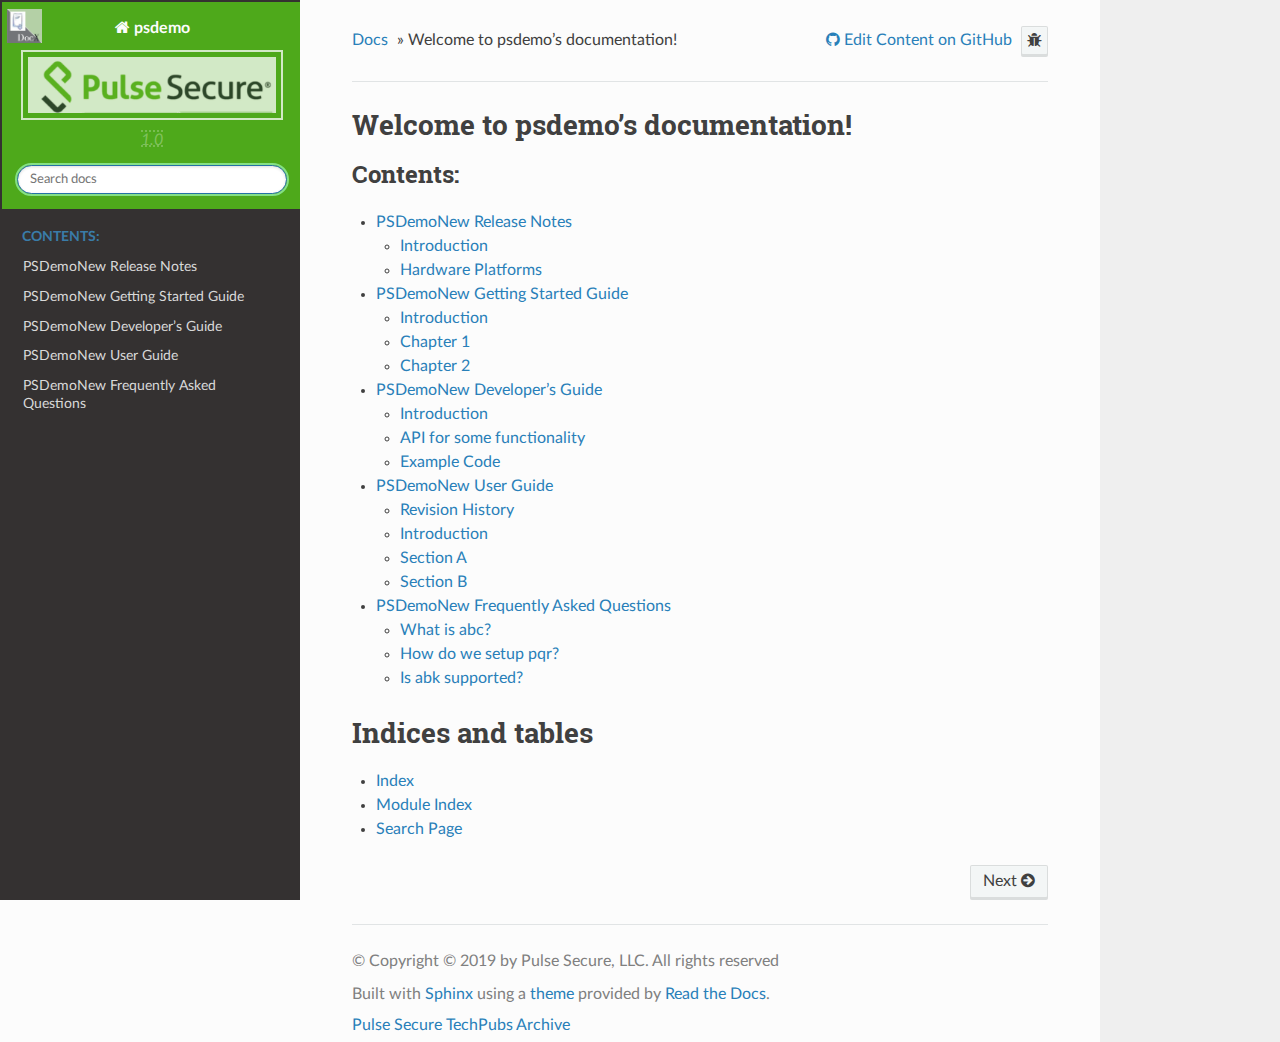
==== index.html @ 2e711d5d "Deploy shaloo/psdemo to github.com/shaloo/psdemo.git:gh-pages" ====
<!DOCTYPE html>
<!--[if IE 8]><html class="no-js lt-ie9" lang="en" > <![endif]-->
<!--[if gt IE 8]><!--> <html class="no-js" lang="en" > <!--<![endif]-->
<head>
  <meta charset="utf-8">
  
  <meta name="viewport" content="width=device-width, initial-scale=1.0">
  
  <title>Welcome to psdemo’s documentation! &mdash; psdemo (alpha) documentation</title>
  

  
  
  
  

  
  <script type="text/javascript" src="_static/js/modernizr.min.js"></script>
  
    
      <script type="text/javascript" id="documentation_options" data-url_root="./" src="_static/documentation_options.js"></script>
        <script type="text/javascript" src="_static/jquery.js"></script>
        <script type="text/javascript" src="_static/underscore.js"></script>
        <script type="text/javascript" src="_static/doctools.js"></script>
        <script type="text/javascript" src="_static/language_data.js"></script>
    
    <script type="text/javascript" src="_static/js/theme.js"></script>

    

  
  <link rel="stylesheet" href="_static/css/theme.css" type="text/css" />
  <link rel="stylesheet" href="_static/pygments.css" type="text/css" />
  <link rel="stylesheet" href="_static/theme_overrides.css" type="text/css" />
    <link rel="index" title="Index" href="genindex.html" />
    <link rel="search" title="Search" href="search.html" />
    <link rel="next" title="PSDemoNew Release Notes" href="relnotes.html" /> 
</head>

<body class="wy-body-for-nav">

   
  <div class="wy-grid-for-nav">
    
    <nav data-toggle="wy-nav-shift" class="wy-nav-side">
      <div class="wy-side-scroll">
        <div class="wy-side-nav-search" >
          

          
            <a href="#" class="icon icon-home"> psdemo
          

          
            
            <img src="_static/psdemo_logo.png" class="logo" alt="Logo"/>
          
          </a>

          
            
            
              <div class="version">
                1.0 
              </div>
            
          

          
<div role="search">
  <form id="rtd-search-form" class="wy-form" action="search.html" method="get">
    <input type="text" name="q" placeholder="Search docs" />
    <input type="hidden" name="check_keywords" value="yes" />
    <input type="hidden" name="area" value="default" />
  </form>
</div>

          
        </div>

        <div class="wy-menu wy-menu-vertical" data-spy="affix" role="navigation" aria-label="main navigation">
          
            
            
              
            
            
              <p class="caption"><span class="caption-text">Contents:</span></p>
<ul>
<li class="toctree-l1"><a class="reference internal" href="relnotes.html">PSDemoNew Release Notes</a></li>
<li class="toctree-l1"><a class="reference internal" href="get-started.html">PSDemoNew Getting Started Guide</a></li>
<li class="toctree-l1"><a class="reference internal" href="dev-guide.html">PSDemoNew Developer’s Guide</a></li>
<li class="toctree-l1"><a class="reference internal" href="user-guide.html">PSDemoNew User Guide</a></li>
<li class="toctree-l1"><a class="reference internal" href="faq.html">PSDemoNew Frequently Asked Questions</a></li>
</ul>

            
          
        </div>
      </div>
    </nav>

    <section data-toggle="wy-nav-shift" class="wy-nav-content-wrap">

      
      <nav class="wy-nav-top" aria-label="top navigation">
        
          <i data-toggle="wy-nav-top" class="fa fa-bars"></i>
          <a href="#">psdemo</a>
        
      </nav>


      <div class="wy-nav-content">
        
        <div class="rst-content">
        
          















<div role="navigation" aria-label="breadcrumbs navigation">

  <ul class="wy-breadcrumbs">
    
      <li><a href="#">Docs</a> &raquo;</li>
        
      <li>Welcome to psdemo’s documentation!</li>
    
    
      <li class="wy-breadcrumbs-aside">
        
            
                  <a href="https:/github.com/shaloo/psdemo/tree/master/docs/source/index.rst" class="fa fa-github"> Edit Content on GitHub</a>
            
            
                 <a href="https://github.com/shaloo/psdemo/issues/new?title=Feedback%20on%20Welcome to psdemo’s documentation!&body=**Page:**%20index.html%0A%0A**Feedback:**" class="btn btn-neutral" title="Give Feedback" rel="Give Feedback"><span class="fa fa-bug"></span></a> 
            
        
        
      <li class="wy-breadcrumbs-aside">
        
            
        
      </li>
    
      </li>

  </ul>

  
  <hr/>
</div>
          <div role="main" class="document" itemscope="itemscope" itemtype="http://schema.org/Article">
           <div itemprop="articleBody">
            
  <div class="section" id="welcome-to-psdemo-s-documentation">
<h1>Welcome to psdemo’s documentation!<a class="headerlink" href="#welcome-to-psdemo-s-documentation" title="Permalink to this headline">¶</a></h1>
<div class="toctree-wrapper compound">
<p class="caption"><span class="caption-text">Contents:</span></p>
<ul>
<li class="toctree-l1"><a class="reference internal" href="relnotes.html">PSDemoNew Release Notes</a><ul>
<li class="toctree-l2"><a class="reference internal" href="relnotes.html#introduction">Introduction</a></li>
<li class="toctree-l2"><a class="reference internal" href="relnotes.html#hardware-platforms">Hardware Platforms</a></li>
</ul>
</li>
<li class="toctree-l1"><a class="reference internal" href="get-started.html">PSDemoNew Getting Started Guide</a><ul>
<li class="toctree-l2"><a class="reference internal" href="get-started.html#introduction">Introduction</a></li>
<li class="toctree-l2"><a class="reference internal" href="get-started.html#chapter-1">Chapter 1</a></li>
<li class="toctree-l2"><a class="reference internal" href="get-started.html#chapter-2">Chapter 2</a></li>
</ul>
</li>
<li class="toctree-l1"><a class="reference internal" href="dev-guide.html">PSDemoNew Developer’s Guide</a><ul>
<li class="toctree-l2"><a class="reference internal" href="dev-guide.html#introduction">Introduction</a></li>
<li class="toctree-l2"><a class="reference internal" href="dev-guide.html#api-for-some-functionality">API for some functionality</a></li>
<li class="toctree-l2"><a class="reference internal" href="dev-guide.html#example-code">Example Code</a></li>
</ul>
</li>
<li class="toctree-l1"><a class="reference internal" href="user-guide.html">PSDemoNew User Guide</a><ul>
<li class="toctree-l2"><a class="reference internal" href="user-guide.html#revision-history">Revision History</a></li>
<li class="toctree-l2"><a class="reference internal" href="user-guide.html#introduction">Introduction</a></li>
<li class="toctree-l2"><a class="reference internal" href="user-guide.html#section-a">Section A</a></li>
<li class="toctree-l2"><a class="reference internal" href="user-guide.html#section-b">Section B</a></li>
</ul>
</li>
<li class="toctree-l1"><a class="reference internal" href="faq.html">PSDemoNew Frequently Asked Questions</a><ul>
<li class="toctree-l2"><a class="reference internal" href="faq.html#what-is-abc">What is abc?</a></li>
<li class="toctree-l2"><a class="reference internal" href="faq.html#how-do-we-setup-pqr">How do we setup pqr?</a></li>
<li class="toctree-l2"><a class="reference internal" href="faq.html#is-abk-supported">Is abk supported?</a></li>
</ul>
</li>
</ul>
</div>
</div>
<div class="section" id="indices-and-tables">
<h1>Indices and tables<a class="headerlink" href="#indices-and-tables" title="Permalink to this headline">¶</a></h1>
<ul class="simple">
<li><a class="reference internal" href="genindex.html"><span class="std std-ref">Index</span></a></li>
<li><a class="reference internal" href="py-modindex.html"><span class="std std-ref">Module Index</span></a></li>
<li><a class="reference internal" href="search.html"><span class="std std-ref">Search Page</span></a></li>
</ul>
</div>


           </div>
           
          </div>
          <footer>
  
    <div class="rst-footer-buttons" role="navigation" aria-label="footer navigation">
      
        <a href="relnotes.html" class="btn btn-neutral float-right" title="PSDemoNew Release Notes" accesskey="n" rel="next">Next <span class="fa fa-arrow-circle-right"></span></a>
      
      
    </div>
  

  <hr/>

  <div role="contentinfo">
    <p>
        &copy; Copyright © 2019 by Pulse Secure, LLC. All rights reserved

    </p>
  </div>
  Built with <a href="http://sphinx-doc.org/">Sphinx</a> using a <a href="https://github.com/rtfd/sphinx_rtd_theme">theme</a> provided by <a href="https://readthedocs.org">Read the Docs</a>.
    <p>
    <ul>
    <a href="https://www-prev.pulsesecure.net/techpubs/" style="float:left;">Pulse Secure TechPubs Archive</a>
    </ul>
    </p>
     


</footer>

        </div>
      </div>

    </section>

  </div>
  


  <script type="text/javascript">
      jQuery(function () {
          SphinxRtdTheme.Navigation.enable(true);
      });
  </script>

  
  
    
   

</body>
</html>
---- _static/css/theme.css ----
/* sphinx_rtd_theme version 0.4.3 | MIT license */
/* Built 20190212 16:02 */
*{-webkit-box-sizing:border-box;-moz-box-sizing:border-box;box-sizing:border-box}article,aside,details,figcaption,figure,footer,header,hgroup,nav,section{display:block}audio,canvas,video{display:inline-block;*display:inline;*zoom:1}audio:not([controls]){display:none}[hidden]{display:none}*{-webkit-box-sizing:border-box;-moz-box-sizing:border-box;box-sizing:border-box}html{font-size:100%;-webkit-text-size-adjust:100%;-ms-text-size-adjust:100%}body{margin:0}a:hover,a:active{outline:0}abbr[title]{border-bottom:1px dotted}b,strong{font-weight:bold}blockquote{margin:0}dfn{font-style:italic}ins{background:#ff9;color:#000;text-decoration:none}mark{background:#ff0;color:#000;font-style:italic;font-weight:bold}pre,code,.rst-content tt,.rst-content code,kbd,samp{font-family:monospace,serif;_font-family:"courier new",monospace;font-size:1em}pre{white-space:pre}q{quotes:none}q:before,q:after{content:"";content:none}small{font-size:85%}sub,sup{font-size:75%;line-height:0;position:relative;vertical-align:baseline}sup{top:-0.5em}sub{bottom:-0.25em}ul,ol,dl{margin:0;padding:0;list-style:none;list-style-image:none}li{list-style:none}dd{margin:0}img{border:0;-ms-interpolation-mode:bicubic;vertical-align:middle;max-width:100%}svg:not(:root){overflow:hidden}figure{margin:0}form{margin:0}fieldset{border:0;margin:0;padding:0}label{cursor:pointer}legend{border:0;*margin-left:-7px;padding:0;white-space:normal}button,input,select,textarea{font-size:100%;margin:0;vertical-align:baseline;*vertical-align:middle}button,input{line-height:normal}button,input[type="button"],input[type="reset"],input[type="submit"]{cursor:pointer;-webkit-appearance:button;*overflow:visible}button[disabled],input[disabled]{cursor:default}input[type="checkbox"],input[type="radio"]{box-sizing:border-box;padding:0;*width:13px;*height:13px}input[type="search"]{-webkit-appearance:textfield;-moz-box-sizing:content-box;-webkit-box-sizing:content-box;box-sizing:content-box}input[type="search"]::-webkit-search-decoration,input[type="search"]::-webkit-search-cancel-button{-webkit-appearance:none}button::-moz-focus-inner,input::-moz-focus-inner{border:0;padding:0}textarea{overflow:auto;vertical-align:top;resize:vertical}table{border-collapse:collapse;border-spacing:0}td{vertical-align:top}.chromeframe{margin:.2em 0;background:#ccc;color:#000;padding:.2em 0}.ir{display:block;border:0;text-indent:-999em;overflow:hidden;background-color:transparent;background-repeat:no-repeat;text-align:left;direction:ltr;*line-height:0}.ir br{display:none}.hidden{display:none !important;visibility:hidden}.visuallyhidden{border:0;clip:rect(0 0 0 0);height:1px;margin:-1px;overflow:hidden;padding:0;position:absolute;width:1px}.visuallyhidden.focusable:active,.visuallyhidden.focusable:focus{clip:auto;height:auto;margin:0;overflow:visible;position:static;width:auto}.invisible{visibility:hidden}.relative{position:relative}big,small{font-size:100%}@media print{html,body,section{background:none !important}*{box-shadow:none !important;text-shadow:none !important;filter:none !important;-ms-filter:none !important}a,a:visited{text-decoration:underline}.ir a:after,a[href^="javascript:"]:after,a[href^="#"]:after{content:""}pre,blockquote{page-break-inside:avoid}thead{display:table-header-group}tr,img{page-break-inside:avoid}img{max-width:100% !important}@page{margin:.5cm}p,h2,.rst-content .toctree-wrapper p.caption,h3{orphans:3;widows:3}h2,.rst-content .toctree-wrapper p.caption,h3{page-break-after:avoid}}.fa:before,.wy-menu-vertical li span.toctree-expand:before,.wy-menu-vertical li.on a span.toctree-expand:before,.wy-menu-vertical li.current>a span.toctree-expand:before,.rst-content .admonition-title:before,.rst-content h1 .headerlink:before,.rst-content h2 .headerlink:before,.rst-content h3 .headerlink:before,.rst-content h4 .headerlink:before,.rst-content h5 .headerlink:before,.rst-content h6 .headerlink:before,.rst-content dl dt .headerlink:before,.rst-content p.caption .headerlink:before,.rst-content table>caption .headerlink:before,.rst-content .code-block-caption .headerlink:before,.rst-content tt.download span:first-child:before,.rst-content code.download span:first-child:before,.icon:before,.wy-dropdown .caret:before,.wy-inline-validate.wy-inline-validate-success .wy-input-context:before,.wy-inline-validate.wy-inline-validate-danger .wy-input-context:before,.wy-inline-validate.wy-inline-validate-warning .wy-input-context:before,.wy-inline-validate.wy-inline-validate-info .wy-input-context:before,.wy-alert,.rst-content .note,.rst-content .attention,.rst-content .caution,.rst-content .danger,.rst-content .error,.rst-content .hint,.rst-content .important,.rst-content .tip,.rst-content .warning,.rst-content .seealso,.rst-content .admonition-todo,.rst-content .admonition,.btn,input[type="text"],input[type="password"],input[type="email"],input[type="url"],input[type="date"],input[type="month"],input[type="time"],input[type="datetime"],input[type="datetime-local"],input[type="week"],input[type="number"],input[type="search"],input[type="tel"],input[type="color"],select,textarea,.wy-menu-vertical li.on a,.wy-menu-vertical li.current>a,.wy-side-nav-search>a,.wy-side-nav-search .wy-dropdown>a,.wy-nav-top a{-webkit-font-smoothing:antialiased}.clearfix{*zoom:1}.clearfix:before,.clearfix:after{display:table;content:""}.clearfix:after{clear:both}/*!
 *  Font Awesome 4.7.0 by @davegandy - http://fontawesome.io - @fontawesome
 *  License - http://fontawesome.io/license (Font: SIL OFL 1.1, CSS: MIT License)
 */@font-face{font-family:'FontAwesome';src:url("../fonts/fontawesome-webfont.eot?v=4.7.0");src:url("../fonts/fontawesome-webfont.eot?#iefix&v=4.7.0") format("embedded-opentype"),url("../fonts/fontawesome-webfont.woff2?v=4.7.0") format("woff2"),url("../fonts/fontawesome-webfont.woff?v=4.7.0") format("woff"),url("../fonts/fontawesome-webfont.ttf?v=4.7.0") format("truetype"),url("../fonts/fontawesome-webfont.svg?v=4.7.0#fontawesomeregular") format("svg");font-weight:normal;font-style:normal}.fa,.wy-menu-vertical li span.toctree-expand,.wy-menu-vertical li.on a span.toctree-expand,.wy-menu-vertical li.current>a span.toctree-expand,.rst-content .admonition-title,.rst-content h1 .headerlink,.rst-content h2 .headerlink,.rst-content h3 .headerlink,.rst-content h4 .headerlink,.rst-content h5 .headerlink,.rst-content h6 .headerlink,.rst-content dl dt .headerlink,.rst-content p.caption .headerlink,.rst-content table>caption .headerlink,.rst-content .code-block-caption .headerlink,.rst-content tt.download span:first-child,.rst-content code.download span:first-child,.icon{display:inline-block;font:normal normal normal 14px/1 FontAwesome;font-size:inherit;text-rendering:auto;-webkit-font-smoothing:antialiased;-moz-osx-font-smoothing:grayscale}.fa-lg{font-size:1.3333333333em;line-height:.75em;vertical-align:-15%}.fa-2x{font-size:2em}.fa-3x{font-size:3em}.fa-4x{font-size:4em}.fa-5x{font-size:5em}.fa-fw{width:1.2857142857em;text-align:center}.fa-ul{padding-left:0;margin-left:2.1428571429em;list-style-type:none}.fa-ul>li{position:relative}.fa-li{position:absolute;left:-2.1428571429em;width:2.1428571429em;top:.1428571429em;text-align:center}.fa-li.fa-lg{left:-1.8571428571em}.fa-border{padding:.2em .25em .15em;border:solid 0.08em #eee;border-radius:.1em}.fa-pull-left{float:left}.fa-pull-right{float:right}.fa.fa-pull-left,.wy-menu-vertical li span.fa-pull-left.toctree-expand,.wy-menu-vertical li.on a span.fa-pull-left.toctree-expand,.wy-menu-vertical li.current>a span.fa-pull-left.toctree-expand,.rst-content .fa-pull-left.admonition-title,.rst-content h1 .fa-pull-left.headerlink,.rst-content h2 .fa-pull-left.headerlink,.rst-content h3 .fa-pull-left.headerlink,.rst-content h4 .fa-pull-left.headerlink,.rst-content h5 .fa-pull-left.headerlink,.rst-content h6 .fa-pull-left.headerlink,.rst-content dl dt .fa-pull-left.headerlink,.rst-content p.caption .fa-pull-left.headerlink,.rst-content table>caption .fa-pull-left.headerlink,.rst-content .code-block-caption .fa-pull-left.headerlink,.rst-content tt.download span.fa-pull-left:first-child,.rst-content code.download span.fa-pull-left:first-child,.fa-pull-left.icon{margin-right:.3em}.fa.fa-pull-right,.wy-menu-vertical li span.fa-pull-right.toctree-expand,.wy-menu-vertical li.on a span.fa-pull-right.toctree-expand,.wy-menu-vertical li.current>a span.fa-pull-right.toctree-expand,.rst-content .fa-pull-right.admonition-title,.rst-content h1 .fa-pull-right.headerlink,.rst-content h2 .fa-pull-right.headerlink,.rst-content h3 .fa-pull-right.headerlink,.rst-content h4 .fa-pull-right.headerlink,.rst-content h5 .fa-pull-right.headerlink,.rst-content h6 .fa-pull-right.headerlink,.rst-content dl dt .fa-pull-right.headerlink,.rst-content p.caption .fa-pull-right.headerlink,.rst-content table>caption .fa-pull-right.headerlink,.rst-content .code-block-caption .fa-pull-right.headerlink,.rst-content tt.download span.fa-pull-right:first-child,.rst-content code.download span.fa-pull-right:first-child,.fa-pull-right.icon{margin-left:.3em}.pull-right{float:right}.pull-left{float:left}.fa.pull-left,.wy-menu-vertical li span.pull-left.toctree-expand,.wy-menu-vertical li.on a span.pull-left.toctree-expand,.wy-menu-vertical li.current>a span.pull-left.toctree-expand,.rst-content .pull-left.admonition-title,.rst-content h1 .pull-left.headerlink,.rst-content h2 .pull-left.headerlink,.rst-content h3 .pull-left.headerlink,.rst-content h4 .pull-left.headerlink,.rst-content h5 .pull-left.headerlink,.rst-content h6 .pull-left.headerlink,.rst-content dl dt .pull-left.headerlink,.rst-content p.caption .pull-left.headerlink,.rst-content table>caption .pull-left.headerlink,.rst-content .code-block-caption .pull-left.headerlink,.rst-content tt.download span.pull-left:first-child,.rst-content code.download span.pull-left:first-child,.pull-left.icon{margin-right:.3em}.fa.pull-right,.wy-menu-vertical li span.pull-right.toctree-expand,.wy-menu-vertical li.on a span.pull-right.toctree-expand,.wy-menu-vertical li.current>a span.pull-right.toctree-expand,.rst-content .pull-right.admonition-title,.rst-content h1 .pull-right.headerlink,.rst-content h2 .pull-right.headerlink,.rst-content h3 .pull-right.headerlink,.rst-content h4 .pull-right.headerlink,.rst-content h5 .pull-right.headerlink,.rst-content h6 .pull-right.headerlink,.rst-content dl dt .pull-right.headerlink,.rst-content p.caption .pull-right.headerlink,.rst-content table>caption .pull-right.headerlink,.rst-content .code-block-caption .pull-right.headerlink,.rst-content tt.download span.pull-right:first-child,.rst-content code.download span.pull-right:first-child,.pull-right.icon{margin-left:.3em}.fa-spin{-webkit-animation:fa-spin 2s infinite linear;animation:fa-spin 2s infinite linear}.fa-pulse{-webkit-animation:fa-spin 1s infinite steps(8);animation:fa-spin 1s infinite steps(8)}@-webkit-keyframes fa-spin{0%{-webkit-transform:rotate(0deg);transform:rotate(0deg)}100%{-webkit-transform:rotate(359deg);transform:rotate(359deg)}}@keyframes fa-spin{0%{-webkit-transform:rotate(0deg);transform:rotate(0deg)}100%{-webkit-transform:rotate(359deg);transform:rotate(359deg)}}.fa-rotate-90{-ms-filter:"progid:DXImageTransform.Microsoft.BasicImage(rotation=1)";-webkit-transform:rotate(90deg);-ms-transform:rotate(90deg);transform:rotate(90deg)}.fa-rotate-180{-ms-filter:"progid:DXImageTransform.Microsoft.BasicImage(rotation=2)";-webkit-transform:rotate(180deg);-ms-transform:rotate(180deg);transform:rotate(180deg)}.fa-rotate-270{-ms-filter:"progid:DXImageTransform.Microsoft.BasicImage(rotation=3)";-webkit-transform:rotate(270deg);-ms-transform:rotate(270deg);transform:rotate(270deg)}.fa-flip-horizontal{-ms-filter:"progid:DXImageTransform.Microsoft.BasicImage(rotation=0, mirror=1)";-webkit-transform:scale(-1, 1);-ms-transform:scale(-1, 1);transform:scale(-1, 1)}.fa-flip-vertical{-ms-filter:"progid:DXImageTransform.Microsoft.BasicImage(rotation=2, mirror=1)";-webkit-transform:scale(1, -1);-ms-transform:scale(1, -1);transform:scale(1, -1)}:root .fa-rotate-90,:root .fa-rotate-180,:root .fa-rotate-270,:root .fa-flip-horizontal,:root .fa-flip-vertical{filter:none}.fa-stack{position:relative;display:inline-block;width:2em;height:2em;line-height:2em;vertical-align:middle}.fa-stack-1x,.fa-stack-2x{position:absolute;left:0;width:100%;text-align:center}.fa-stack-1x{line-height:inherit}.fa-stack-2x{font-size:2em}.fa-inverse{color:#fff}.fa-glass:before{content:""}.fa-music:before{content:""}.fa-search:before,.icon-search:before{content:""}.fa-envelope-o:before{content:""}.fa-heart:before{content:""}.fa-star:before{content:""}.fa-star-o:before{content:""}.fa-user:before{content:""}.fa-film:before{content:""}.fa-th-large:before{content:""}.fa-th:before{content:""}.fa-th-list:before{content:""}.fa-check:before{content:""}.fa-remove:before,.fa-close:before,.fa-times:before{content:""}.fa-search-plus:before{content:""}.fa-search-minus:before{content:""}.fa-power-off:before{content:""}.fa-signal:before{content:""}.fa-gear:before,.fa-cog:before{content:""}.fa-trash-o:before{content:""}.fa-home:before,.icon-home:before{content:""}.fa-file-o:before{content:""}.fa-clock-o:before{content:""}.fa-road:before{content:""}.fa-download:before,.rst-content tt.download span:first-child:before,.rst-content code.download span:first-child:before{content:""}.fa-arrow-circle-o-down:before{content:""}.fa-arrow-circle-o-up:before{content:""}.fa-inbox:before{content:""}.fa-play-circle-o:before{content:""}.fa-rotate-right:before,.fa-repeat:before{content:""}.fa-refresh:before{content:""}.fa-list-alt:before{content:""}.fa-lock:before{content:""}.fa-flag:before{content:""}.fa-headphones:before{content:""}.fa-volume-off:before{content:""}.fa-volume-down:before{content:""}.fa-volume-up:before{content:""}.fa-qrcode:before{content:""}.fa-barcode:before{content:""}.fa-tag:before{content:""}.fa-tags:before{content:""}.fa-book:before,.icon-book:before{content:""}.fa-bookmark:before{content:""}.fa-print:before{content:""}.fa-camera:before{content:""}.fa-font:before{content:""}.fa-bold:before{content:""}.fa-italic:before{content:""}.fa-text-height:before{content:""}.fa-text-width:before{content:""}.fa-align-left:before{content:""}.fa-align-center:before{content:""}.fa-align-right:before{content:""}.fa-align-justify:before{content:""}.fa-list:before{content:""}.fa-dedent:before,.fa-outdent:before{content:""}.fa-indent:before{content:""}.fa-video-camera:before{content:""}.fa-photo:before,.fa-image:before,.fa-picture-o:before{content:""}.fa-pencil:before{content:""}.fa-map-marker:before{content:""}.fa-adjust:before{content:""}.fa-tint:before{content:""}.fa-edit:before,.fa-pencil-square-o:before{content:""}.fa-share-square-o:before{content:""}.fa-check-square-o:before{content:""}.fa-arrows:before{content:""}.fa-step-backward:before{content:""}.fa-fast-backward:before{content:""}.fa-backward:before{content:""}.fa-play:before{content:""}.fa-pause:before{content:""}.fa-stop:before{content:""}.fa-forward:before{content:""}.fa-fast-forward:before{content:""}.fa-step-forward:before{content:""}.fa-eject:before{content:""}.fa-chevron-left:before{content:""}.fa-chevron-right:before{content:""}.fa-plus-circle:before{content:""}.fa-minus-circle:before{content:""}.fa-times-circle:before,.wy-inline-validate.wy-inline-validate-danger .wy-input-context:before{content:""}.fa-check-circle:before,.wy-inline-validate.wy-inline-validate-success .wy-input-context:before{content:""}.fa-question-circle:before{content:""}.fa-info-circle:before{content:""}.fa-crosshairs:before{content:""}.fa-times-circle-o:before{content:""}.fa-check-circle-o:before{content:""}.fa-ban:before{content:""}.fa-arrow-left:before{content:""}.fa-arrow-right:before{content:""}.fa-arrow-up:before{content:""}.fa-arrow-down:before{content:""}.fa-mail-forward:before,.fa-share:before{content:""}.fa-expand:before{content:""}.fa-compress:before{content:""}.fa-plus:before{content:""}.fa-minus:before{content:""}.fa-asterisk:before{content:""}.fa-exclamation-circle:before,.wy-inline-validate.wy-inline-validate-warning .wy-input-context:before,.wy-inline-validate.wy-inline-validate-info .wy-input-context:before,.rst-content .admonition-title:before{content:""}.fa-gift:before{content:""}.fa-leaf:before{content:""}.fa-fire:before,.icon-fire:before{content:""}.fa-eye:before{content:""}.fa-eye-slash:before{content:""}.fa-warning:before,.fa-exclamation-triangle:before{content:""}.fa-plane:before{content:""}.fa-calendar:before{content:""}.fa-random:before{content:""}.fa-comment:before{content:""}.fa-magnet:before{content:""}.fa-chevron-up:before{content:""}.fa-chevron-down:before{content:""}.fa-retweet:before{content:""}.fa-shopping-cart:before{content:""}.fa-folder:before{content:""}.fa-folder-open:before{content:""}.fa-arrows-v:before{content:""}.fa-arrows-h:before{content:""}.fa-bar-chart-o:before,.fa-bar-chart:before{content:""}.fa-twitter-square:before{content:""}.fa-facebook-square:before{content:""}.fa-camera-retro:before{content:""}.fa-key:before{content:""}.fa-gears:before,.fa-cogs:before{content:""}.fa-comments:before{content:""}.fa-thumbs-o-up:before{content:""}.fa-thumbs-o-down:before{content:""}.fa-star-half:before{content:""}.fa-heart-o:before{content:""}.fa-sign-out:before{content:""}.fa-linkedin-square:before{content:""}.fa-thumb-tack:before{content:""}.fa-external-link:before{content:""}.fa-sign-in:before{content:""}.fa-trophy:before{content:""}.fa-github-square:before{content:""}.fa-upload:before{content:""}.fa-lemon-o:before{content:""}.fa-phone:before{content:""}.fa-square-o:before{content:""}.fa-bookmark-o:before{content:""}.fa-phone-square:before{content:""}.fa-twitter:before{content:""}.fa-facebook-f:before,.fa-facebook:before{content:""}.fa-github:before,.icon-github:before{content:""}.fa-unlock:before{content:""}.fa-credit-card:before{content:""}.fa-feed:before,.fa-rss:before{content:""}.fa-hdd-o:before{content:""}.fa-bullhorn:before{content:""}.fa-bell:before{content:""}.fa-certificate:before{content:""}.fa-hand-o-right:before{content:""}.fa-hand-o-left:before{content:""}.fa-hand-o-up:before{content:""}.fa-hand-o-down:before{content:""}.fa-arrow-circle-left:before,.icon-circle-arrow-left:before{content:""}.fa-arrow-circle-right:before,.icon-circle-arrow-right:before{content:""}.fa-arrow-circle-up:before{content:""}.fa-arrow-circle-down:before{content:""}.fa-globe:before{content:""}.fa-wrench:before{content:""}.fa-tasks:before{content:""}.fa-filter:before{content:""}.fa-briefcase:before{content:""}.fa-arrows-alt:before{content:""}.fa-group:before,.fa-users:before{content:""}.fa-chain:before,.fa-link:before,.icon-link:before{content:""}.fa-cloud:before{content:""}.fa-flask:before{content:""}.fa-cut:before,.fa-scissors:before{content:""}.fa-copy:before,.fa-files-o:before{content:""}.fa-paperclip:before{content:""}.fa-save:before,.fa-floppy-o:before{content:""}.fa-square:before{content:""}.fa-navicon:before,.fa-reorder:before,.fa-bars:before{content:""}.fa-list-ul:before{content:""}.fa-list-ol:before{content:""}.fa-strikethrough:before{content:""}.fa-underline:before{content:""}.fa-table:before{content:""}.fa-magic:before{content:""}.fa-truck:before{content:""}.fa-pinterest:before{content:""}.fa-pinterest-square:before{content:""}.fa-google-plus-square:before{content:""}.fa-google-plus:before{content:""}.fa-money:before{content:""}.fa-caret-down:before,.wy-dropdown .caret:before,.icon-caret-down:before{content:""}.fa-caret-up:before{content:""}.fa-caret-left:before{content:""}.fa-caret-right:before{content:""}.fa-columns:before{content:""}.fa-unsorted:before,.fa-sort:before{content:""}.fa-sort-down:before,.fa-sort-desc:before{content:""}.fa-sort-up:before,.fa-sort-asc:before{content:""}.fa-envelope:before{content:""}.fa-linkedin:before{content:""}.fa-rotate-left:before,.fa-undo:before{content:""}.fa-legal:before,.fa-gavel:before{content:""}.fa-dashboard:before,.fa-tachometer:before{content:""}.fa-comment-o:before{content:""}.fa-comments-o:before{content:""}.fa-flash:before,.fa-bolt:before{content:""}.fa-sitemap:before{content:""}.fa-umbrella:before{content:""}.fa-paste:before,.fa-clipboard:before{content:""}.fa-lightbulb-o:before{content:""}.fa-exchange:before{content:""}.fa-cloud-download:before{content:""}.fa-cloud-upload:before{content:""}.fa-user-md:before{content:""}.fa-stethoscope:before{content:""}.fa-suitcase:before{content:""}.fa-bell-o:before{content:""}.fa-coffee:before{content:""}.fa-cutlery:before{content:""}.fa-file-text-o:before{content:""}.fa-building-o:before{content:""}.fa-hospital-o:before{content:""}.fa-ambulance:before{content:""}.fa-medkit:before{content:""}.fa-fighter-jet:before{content:""}.fa-beer:before{content:""}.fa-h-square:before{content:""}.fa-plus-square:before{content:""}.fa-angle-double-left:before{content:""}.fa-angle-double-right:before{content:""}.fa-angle-double-up:before{content:""}.fa-angle-double-down:before{content:""}.fa-angle-left:before{content:""}.fa-angle-right:before{content:""}.fa-angle-up:before{content:""}.fa-angle-down:before{content:""}.fa-desktop:before{content:""}.fa-laptop:before{content:""}.fa-tablet:before{content:""}.fa-mobile-phone:before,.fa-mobile:before{content:""}.fa-circle-o:before{content:""}.fa-quote-left:before{content:""}.fa-quote-right:before{content:""}.fa-spinner:before{content:""}.fa-circle:before{content:""}.fa-mail-reply:before,.fa-reply:before{content:""}.fa-github-alt:before{content:""}.fa-folder-o:before{content:""}.fa-folder-open-o:before{content:""}.fa-smile-o:before{content:""}.fa-frown-o:before{content:""}.fa-meh-o:before{content:""}.fa-gamepad:before{content:""}.fa-keyboard-o:before{content:""}.fa-flag-o:before{content:""}.fa-flag-checkered:before{content:""}.fa-terminal:before{content:""}.fa-code:before{content:""}.fa-mail-reply-all:before,.fa-reply-all:before{content:""}.fa-star-half-empty:before,.fa-star-half-full:before,.fa-star-half-o:before{content:""}.fa-location-arrow:before{content:""}.fa-crop:before{content:""}.fa-code-fork:before{content:""}.fa-unlink:before,.fa-chain-broken:before{content:""}.fa-question:before{content:""}.fa-info:before{content:""}.fa-exclamation:before{content:""}.fa-superscript:before{content:""}.fa-subscript:before{content:""}.fa-eraser:before{content:""}.fa-puzzle-piece:before{content:""}.fa-microphone:before{content:""}.fa-microphone-slash:before{content:""}.fa-shield:before{content:""}.fa-calendar-o:before{content:""}.fa-fire-extinguisher:before{content:""}.fa-rocket:before{content:""}.fa-maxcdn:before{content:""}.fa-chevron-circle-left:before{content:""}.fa-chevron-circle-right:before{content:""}.fa-chevron-circle-up:before{content:""}.fa-chevron-circle-down:before{content:""}.fa-html5:before{content:""}.fa-css3:before{content:""}.fa-anchor:before{content:""}.fa-unlock-alt:before{content:""}.fa-bullseye:before{content:""}.fa-ellipsis-h:before{content:""}.fa-ellipsis-v:before{content:""}.fa-rss-square:before{content:""}.fa-play-circle:before{content:""}.fa-ticket:before{content:""}.fa-minus-square:before{content:""}.fa-minus-square-o:before,.wy-menu-vertical li.on a span.toctree-expand:before,.wy-menu-vertical li.current>a span.toctree-expand:before{content:""}.fa-level-up:before{content:""}.fa-level-down:before{content:""}.fa-check-square:before{content:""}.fa-pencil-square:before{content:""}.fa-external-link-square:before{content:""}.fa-share-square:before{content:""}.fa-compass:before{content:""}.fa-toggle-down:before,.fa-caret-square-o-down:before{content:""}.fa-toggle-up:before,.fa-caret-square-o-up:before{content:""}.fa-toggle-right:before,.fa-caret-square-o-right:before{content:""}.fa-euro:before,.fa-eur:before{content:""}.fa-gbp:before{content:""}.fa-dollar:before,.fa-usd:before{content:""}.fa-rupee:before,.fa-inr:before{content:""}.fa-cny:before,.fa-rmb:before,.fa-yen:before,.fa-jpy:before{content:""}.fa-ruble:before,.fa-rouble:before,.fa-rub:before{content:""}.fa-won:before,.fa-krw:before{content:""}.fa-bitcoin:before,.fa-btc:before{content:""}.fa-file:before{content:""}.fa-file-text:before{content:""}.fa-sort-alpha-asc:before{content:""}.fa-sort-alpha-desc:before{content:""}.fa-sort-amount-asc:before{content:""}.fa-sort-amount-desc:before{content:""}.fa-sort-numeric-asc:before{content:""}.fa-sort-numeric-desc:before{content:""}.fa-thumbs-up:before{content:""}.fa-thumbs-down:before{content:""}.fa-youtube-square:before{content:""}.fa-youtube:before{content:""}.fa-xing:before{content:""}.fa-xing-square:before{content:""}.fa-youtube-play:before{content:""}.fa-dropbox:before{content:""}.fa-stack-overflow:before{content:""}.fa-instagram:before{content:""}.fa-flickr:before{content:""}.fa-adn:before{content:""}.fa-bitbucket:before,.icon-bitbucket:before{content:""}.fa-bitbucket-square:before{content:""}.fa-tumblr:before{content:""}.fa-tumblr-square:before{content:""}.fa-long-arrow-down:before{content:""}.fa-long-arrow-up:before{content:""}.fa-long-arrow-left:before{content:""}.fa-long-arrow-right:before{content:""}.fa-apple:before{content:""}.fa-windows:before{content:""}.fa-android:before{content:""}.fa-linux:before{content:""}.fa-dribbble:before{content:""}.fa-skype:before{content:""}.fa-foursquare:before{content:""}.fa-trello:before{content:""}.fa-female:before{content:""}.fa-male:before{content:""}.fa-gittip:before,.fa-gratipay:before{content:""}.fa-sun-o:before{content:""}.fa-moon-o:before{content:""}.fa-archive:before{content:""}.fa-bug:before{content:""}.fa-vk:before{content:""}.fa-weibo:before{content:""}.fa-renren:before{content:""}.fa-pagelines:before{content:""}.fa-stack-exchange:before{content:""}.fa-arrow-circle-o-right:before{content:""}.fa-arrow-circle-o-left:before{content:""}.fa-toggle-left:before,.fa-caret-square-o-left:before{content:""}.fa-dot-circle-o:before{content:""}.fa-wheelchair:before{content:""}.fa-vimeo-square:before{content:""}.fa-turkish-lira:before,.fa-try:before{content:""}.fa-plus-square-o:before,.wy-menu-vertical li span.toctree-expand:before{content:""}.fa-space-shuttle:before{content:""}.fa-slack:before{content:""}.fa-envelope-square:before{content:""}.fa-wordpress:before{content:""}.fa-openid:before{content:""}.fa-institution:before,.fa-bank:before,.fa-university:before{content:""}.fa-mortar-board:before,.fa-graduation-cap:before{content:""}.fa-yahoo:before{content:""}.fa-google:before{content:""}.fa-reddit:before{content:""}.fa-reddit-square:before{content:""}.fa-stumbleupon-circle:before{content:""}.fa-stumbleupon:before{content:""}.fa-delicious:before{content:""}.fa-digg:before{content:""}.fa-pied-piper-pp:before{content:""}.fa-pied-piper-alt:before{content:""}.fa-drupal:before{content:""}.fa-joomla:before{content:""}.fa-language:before{content:""}.fa-fax:before{content:""}.fa-building:before{content:""}.fa-child:before{content:""}.fa-paw:before{content:""}.fa-spoon:before{content:""}.fa-cube:before{content:""}.fa-cubes:before{content:""}.fa-behance:before{content:""}.fa-behance-square:before{content:""}.fa-steam:before{content:""}.fa-steam-square:before{content:""}.fa-recycle:before{content:""}.fa-automobile:before,.fa-car:before{content:""}.fa-cab:before,.fa-taxi:before{content:""}.fa-tree:before{content:""}.fa-spotify:before{content:""}.fa-deviantart:before{content:""}.fa-soundcloud:before{content:""}.fa-database:before{content:""}.fa-file-pdf-o:before{content:""}.fa-file-word-o:before{content:""}.fa-file-excel-o:before{content:""}.fa-file-powerpoint-o:before{content:""}.fa-file-photo-o:before,.fa-file-picture-o:before,.fa-file-image-o:before{content:""}.fa-file-zip-o:before,.fa-file-archive-o:before{content:""}.fa-file-sound-o:before,.fa-file-audio-o:before{content:""}.fa-file-movie-o:before,.fa-file-video-o:before{content:""}.fa-file-code-o:before{content:""}.fa-vine:before{content:""}.fa-codepen:before{content:""}.fa-jsfiddle:before{content:""}.fa-life-bouy:before,.fa-life-buoy:before,.fa-life-saver:before,.fa-support:before,.fa-life-ring:before{content:""}.fa-circle-o-notch:before{content:""}.fa-ra:before,.fa-resistance:before,.fa-rebel:before{content:""}.fa-ge:before,.fa-empire:before{content:""}.fa-git-square:before{content:""}.fa-git:before{content:""}.fa-y-combinator-square:before,.fa-yc-square:before,.fa-hacker-news:before{content:""}.fa-tencent-weibo:before{content:""}.fa-qq:before{content:""}.fa-wechat:before,.fa-weixin:before{content:""}.fa-send:before,.fa-paper-plane:before{content:""}.fa-send-o:before,.fa-paper-plane-o:before{content:""}.fa-history:before{content:""}.fa-circle-thin:before{content:""}.fa-header:before{content:""}.fa-paragraph:before{content:""}.fa-sliders:before{content:""}.fa-share-alt:before{content:""}.fa-share-alt-square:before{content:""}.fa-bomb:before{content:""}.fa-soccer-ball-o:before,.fa-futbol-o:before{content:""}.fa-tty:before{content:""}.fa-binoculars:before{content:""}.fa-plug:before{content:""}.fa-slideshare:before{content:""}.fa-twitch:before{content:""}.fa-yelp:before{content:""}.fa-newspaper-o:before{content:""}.fa-wifi:before{content:""}.fa-calculator:before{content:""}.fa-paypal:before{content:""}.fa-google-wallet:before{content:""}.fa-cc-visa:before{content:""}.fa-cc-mastercard:before{content:""}.fa-cc-discover:before{content:""}.fa-cc-amex:before{content:""}.fa-cc-paypal:before{content:""}.fa-cc-stripe:before{content:""}.fa-bell-slash:before{content:""}.fa-bell-slash-o:before{content:""}.fa-trash:before{content:""}.fa-copyright:before{content:""}.fa-at:before{content:""}.fa-eyedropper:before{content:""}.fa-paint-brush:before{content:""}.fa-birthday-cake:before{content:""}.fa-area-chart:before{content:""}.fa-pie-chart:before{content:""}.fa-line-chart:before{content:""}.fa-lastfm:before{content:""}.fa-lastfm-square:before{content:""}.fa-toggle-off:before{content:""}.fa-toggle-on:before{content:""}.fa-bicycle:before{content:""}.fa-bus:before{content:""}.fa-ioxhost:before{content:""}.fa-angellist:before{content:""}.fa-cc:before{content:""}.fa-shekel:before,.fa-sheqel:before,.fa-ils:before{content:""}.fa-meanpath:before{content:""}.fa-buysellads:before{content:""}.fa-connectdevelop:before{content:""}.fa-dashcube:before{content:""}.fa-forumbee:before{content:""}.fa-leanpub:before{content:""}.fa-sellsy:before{content:""}.fa-shirtsinbulk:before{content:""}.fa-simplybuilt:before{content:""}.fa-skyatlas:before{content:""}.fa-cart-plus:before{content:""}.fa-cart-arrow-down:before{content:""}.fa-diamond:before{content:""}.fa-ship:before{content:""}.fa-user-secret:before{content:""}.fa-motorcycle:before{content:""}.fa-street-view:before{content:""}.fa-heartbeat:before{content:""}.fa-venus:before{content:""}.fa-mars:before{content:""}.fa-mercury:before{content:""}.fa-intersex:before,.fa-transgender:before{content:""}.fa-transgender-alt:before{content:""}.fa-venus-double:before{content:""}.fa-mars-double:before{content:""}.fa-venus-mars:before{content:""}.fa-mars-stroke:before{content:""}.fa-mars-stroke-v:before{content:""}.fa-mars-stroke-h:before{content:""}.fa-neuter:before{content:""}.fa-genderless:before{content:""}.fa-facebook-official:before{content:""}.fa-pinterest-p:before{content:""}.fa-whatsapp:before{content:""}.fa-server:before{content:""}.fa-user-plus:before{content:""}.fa-user-times:before{content:""}.fa-hotel:before,.fa-bed:before{content:""}.fa-viacoin:before{content:""}.fa-train:before{content:""}.fa-subway:before{content:""}.fa-medium:before{content:""}.fa-yc:before,.fa-y-combinator:before{content:""}.fa-optin-monster:before{content:""}.fa-opencart:before{content:""}.fa-expeditedssl:before{content:""}.fa-battery-4:before,.fa-battery:before,.fa-battery-full:before{content:""}.fa-battery-3:before,.fa-battery-three-quarters:before{content:""}.fa-battery-2:before,.fa-battery-half:before{content:""}.fa-battery-1:before,.fa-battery-quarter:before{content:""}.fa-battery-0:before,.fa-battery-empty:before{content:""}.fa-mouse-pointer:before{content:""}.fa-i-cursor:before{content:""}.fa-object-group:before{content:""}.fa-object-ungroup:before{content:""}.fa-sticky-note:before{content:""}.fa-sticky-note-o:before{content:""}.fa-cc-jcb:before{content:""}.fa-cc-diners-club:before{content:""}.fa-clone:before{content:""}.fa-balance-scale:before{content:""}.fa-hourglass-o:before{content:""}.fa-hourglass-1:before,.fa-hourglass-start:before{content:""}.fa-hourglass-2:before,.fa-hourglass-half:before{content:""}.fa-hourglass-3:before,.fa-hourglass-end:before{content:""}.fa-hourglass:before{content:""}.fa-hand-grab-o:before,.fa-hand-rock-o:before{content:""}.fa-hand-stop-o:before,.fa-hand-paper-o:before{content:""}.fa-hand-scissors-o:before{content:""}.fa-hand-lizard-o:before{content:""}.fa-hand-spock-o:before{content:""}.fa-hand-pointer-o:before{content:""}.fa-hand-peace-o:before{content:""}.fa-trademark:before{content:""}.fa-registered:before{content:""}.fa-creative-commons:before{content:""}.fa-gg:before{content:""}.fa-gg-circle:before{content:""}.fa-tripadvisor:before{content:""}.fa-odnoklassniki:before{content:""}.fa-odnoklassniki-square:before{content:""}.fa-get-pocket:before{content:""}.fa-wikipedia-w:before{content:""}.fa-safari:before{content:""}.fa-chrome:before{content:""}.fa-firefox:before{content:""}.fa-opera:before{content:""}.fa-internet-explorer:before{content:""}.fa-tv:before,.fa-television:before{content:""}.fa-contao:before{content:""}.fa-500px:before{content:""}.fa-amazon:before{content:""}.fa-calendar-plus-o:before{content:""}.fa-calendar-minus-o:before{content:""}.fa-calendar-times-o:before{content:""}.fa-calendar-check-o:before{content:""}.fa-industry:before{content:""}.fa-map-pin:before{content:""}.fa-map-signs:before{content:""}.fa-map-o:before{content:""}.fa-map:before{content:""}.fa-commenting:before{content:""}.fa-commenting-o:before{content:""}.fa-houzz:before{content:""}.fa-vimeo:before{content:""}.fa-black-tie:before{content:""}.fa-fonticons:before{content:""}.fa-reddit-alien:before{content:""}.fa-edge:before{content:""}.fa-credit-card-alt:before{content:""}.fa-codiepie:before{content:""}.fa-modx:before{content:""}.fa-fort-awesome:before{content:""}.fa-usb:before{content:""}.fa-product-hunt:before{content:""}.fa-mixcloud:before{content:""}.fa-scribd:before{content:""}.fa-pause-circle:before{content:""}.fa-pause-circle-o:before{content:""}.fa-stop-circle:before{content:""}.fa-stop-circle-o:before{content:""}.fa-shopping-bag:before{content:""}.fa-shopping-basket:before{content:""}.fa-hashtag:before{content:""}.fa-bluetooth:before{content:""}.fa-bluetooth-b:before{content:""}.fa-percent:before{content:""}.fa-gitlab:before,.icon-gitlab:before{content:""}.fa-wpbeginner:before{content:""}.fa-wpforms:before{content:""}.fa-envira:before{content:""}.fa-universal-access:before{content:""}.fa-wheelchair-alt:before{content:""}.fa-question-circle-o:before{content:""}.fa-blind:before{content:""}.fa-audio-description:before{content:""}.fa-volume-control-phone:before{content:""}.fa-braille:before{content:""}.fa-assistive-listening-systems:before{content:""}.fa-asl-interpreting:before,.fa-american-sign-language-interpreting:before{content:""}.fa-deafness:before,.fa-hard-of-hearing:before,.fa-deaf:before{content:""}.fa-glide:before{content:""}.fa-glide-g:before{content:""}.fa-signing:before,.fa-sign-language:before{content:""}.fa-low-vision:before{content:""}.fa-viadeo:before{content:""}.fa-viadeo-square:before{content:""}.fa-snapchat:before{content:""}.fa-snapchat-ghost:before{content:""}.fa-snapchat-square:before{content:""}.fa-pied-piper:before{content:""}.fa-first-order:before{content:""}.fa-yoast:before{content:""}.fa-themeisle:before{content:""}.fa-google-plus-circle:before,.fa-google-plus-official:before{content:""}.fa-fa:before,.fa-font-awesome:before{content:""}.fa-handshake-o:before{content:""}.fa-envelope-open:before{content:""}.fa-envelope-open-o:before{content:""}.fa-linode:before{content:""}.fa-address-book:before{content:""}.fa-address-book-o:before{content:""}.fa-vcard:before,.fa-address-card:before{content:""}.fa-vcard-o:before,.fa-address-card-o:before{content:""}.fa-user-circle:before{content:""}.fa-user-circle-o:before{content:""}.fa-user-o:before{content:""}.fa-id-badge:before{content:""}.fa-drivers-license:before,.fa-id-card:before{content:""}.fa-drivers-license-o:before,.fa-id-card-o:before{content:""}.fa-quora:before{content:""}.fa-free-code-camp:before{content:""}.fa-telegram:before{content:""}.fa-thermometer-4:before,.fa-thermometer:before,.fa-thermometer-full:before{content:""}.fa-thermometer-3:before,.fa-thermometer-three-quarters:before{content:""}.fa-thermometer-2:before,.fa-thermometer-half:before{content:""}.fa-thermometer-1:before,.fa-thermometer-quarter:before{content:""}.fa-thermometer-0:before,.fa-thermometer-empty:before{content:""}.fa-shower:before{content:""}.fa-bathtub:before,.fa-s15:before,.fa-bath:before{content:""}.fa-podcast:before{content:""}.fa-window-maximize:before{content:""}.fa-window-minimize:before{content:""}.fa-window-restore:before{content:""}.fa-times-rectangle:before,.fa-window-close:before{content:""}.fa-times-rectangle-o:before,.fa-window-close-o:before{content:""}.fa-bandcamp:before{content:""}.fa-grav:before{content:""}.fa-etsy:before{content:""}.fa-imdb:before{content:""}.fa-ravelry:before{content:""}.fa-eercast:before{content:""}.fa-microchip:before{content:""}.fa-snowflake-o:before{content:""}.fa-superpowers:before{content:""}.fa-wpexplorer:before{content:""}.fa-meetup:before{content:""}.sr-only{position:absolute;width:1px;height:1px;padding:0;margin:-1px;overflow:hidden;clip:rect(0, 0, 0, 0);border:0}.sr-only-focusable:active,.sr-only-focusable:focus{position:static;width:auto;height:auto;margin:0;overflow:visible;clip:auto}.fa,.wy-menu-vertical li span.toctree-expand,.wy-menu-vertical li.on a span.toctree-expand,.wy-menu-vertical li.current>a span.toctree-expand,.rst-content .admonition-title,.rst-content h1 .headerlink,.rst-content h2 .headerlink,.rst-content h3 .headerlink,.rst-content h4 .headerlink,.rst-content h5 .headerlink,.rst-content h6 .headerlink,.rst-content dl dt .headerlink,.rst-content p.caption .headerlink,.rst-content table>caption .headerlink,.rst-content .code-block-caption .headerlink,.rst-content tt.download span:first-child,.rst-content code.download span:first-child,.icon,.wy-dropdown .caret,.wy-inline-validate.wy-inline-validate-success .wy-input-context,.wy-inline-validate.wy-inline-validate-danger .wy-input-context,.wy-inline-validate.wy-inline-validate-warning .wy-input-context,.wy-inline-validate.wy-inline-validate-info .wy-input-context{font-family:inherit}.fa:before,.wy-menu-vertical li span.toctree-expand:before,.wy-menu-vertical li.on a span.toctree-expand:before,.wy-menu-vertical li.current>a span.toctree-expand:before,.rst-content .admonition-title:before,.rst-content h1 .headerlink:before,.rst-content h2 .headerlink:before,.rst-content h3 .headerlink:before,.rst-content h4 .headerlink:before,.rst-content h5 .headerlink:before,.rst-content h6 .headerlink:before,.rst-content dl dt .headerlink:before,.rst-content p.caption .headerlink:before,.rst-content table>caption .headerlink:before,.rst-content .code-block-caption .headerlink:before,.rst-content tt.download span:first-child:before,.rst-content code.download span:first-child:before,.icon:before,.wy-dropdown .caret:before,.wy-inline-validate.wy-inline-validate-success .wy-input-context:before,.wy-inline-validate.wy-inline-validate-danger .wy-input-context:before,.wy-inline-validate.wy-inline-validate-warning .wy-input-context:before,.wy-inline-validate.wy-inline-validate-info .wy-input-context:before{font-family:"FontAwesome";display:inline-block;font-style:normal;font-weight:normal;line-height:1;text-decoration:inherit}a .fa,a .wy-menu-vertical li span.toctree-expand,.wy-menu-vertical li a span.toctree-expand,.wy-menu-vertical li.on a span.toctree-expand,.wy-menu-vertical li.current>a span.toctree-expand,a .rst-content .admonition-title,.rst-content a .admonition-title,a .rst-content h1 .headerlink,.rst-content h1 a .headerlink,a .rst-content h2 .headerlink,.rst-content h2 a .headerlink,a .rst-content h3 .headerlink,.rst-content h3 a .headerlink,a .rst-content h4 .headerlink,.rst-content h4 a .headerlink,a .rst-content h5 .headerlink,.rst-content h5 a .headerlink,a .rst-content h6 .headerlink,.rst-content h6 a .headerlink,a .rst-content dl dt .headerlink,.rst-content dl dt a .headerlink,a .rst-content p.caption .headerlink,.rst-content p.caption a .headerlink,a .rst-content table>caption .headerlink,.rst-content table>caption a .headerlink,a .rst-content .code-block-caption .headerlink,.rst-content .code-block-caption a .headerlink,a .rst-content tt.download span:first-child,.rst-content tt.download a span:first-child,a .rst-content code.download span:first-child,.rst-content code.download a span:first-child,a .icon{display:inline-block;text-decoration:inherit}.btn .fa,.btn .wy-menu-vertical li span.toctree-expand,.wy-menu-vertical li .btn span.toctree-expand,.btn .wy-menu-vertical li.on a span.toctree-expand,.wy-menu-vertical li.on a .btn span.toctree-expand,.btn .wy-menu-vertical li.current>a span.toctree-expand,.wy-menu-vertical li.current>a .btn span.toctree-expand,.btn .rst-content .admonition-title,.rst-content .btn .admonition-title,.btn .rst-content h1 .headerlink,.rst-content h1 .btn .headerlink,.btn .rst-content h2 .headerlink,.rst-content h2 .btn .headerlink,.btn .rst-content h3 .headerlink,.rst-content h3 .btn .headerlink,.btn .rst-content h4 .headerlink,.rst-content h4 .btn .headerlink,.btn .rst-content h5 .headerlink,.rst-content h5 .btn .headerlink,.btn .rst-content h6 .headerlink,.rst-content h6 .btn .headerlink,.btn .rst-content dl dt .headerlink,.rst-content dl dt .btn .headerlink,.btn .rst-content p.caption .headerlink,.rst-content p.caption .btn .headerlink,.btn .rst-content table>caption .headerlink,.rst-content table>caption .btn .headerlink,.btn .rst-content .code-block-caption .headerlink,.rst-content .code-block-caption .btn .headerlink,.btn .rst-content tt.download span:first-child,.rst-content tt.download .btn span:first-child,.btn .rst-content code.download span:first-child,.rst-content code.download .btn span:first-child,.btn .icon,.nav .fa,.nav .wy-menu-vertical li span.toctree-expand,.wy-menu-vertical li .nav span.toctree-expand,.nav .wy-menu-vertical li.on a span.toctree-expand,.wy-menu-vertical li.on a .nav span.toctree-expand,.nav .wy-menu-vertical li.current>a span.toctree-expand,.wy-menu-vertical li.current>a .nav span.toctree-expand,.nav .rst-content .admonition-title,.rst-content .nav .admonition-title,.nav .rst-content h1 .headerlink,.rst-content h1 .nav .headerlink,.nav .rst-content h2 .headerlink,.rst-content h2 .nav .headerlink,.nav .rst-content h3 .headerlink,.rst-content h3 .nav .headerlink,.nav .rst-content h4 .headerlink,.rst-content h4 .nav .headerlink,.nav .rst-content h5 .headerlink,.rst-content h5 .nav .headerlink,.nav .rst-content h6 .headerlink,.rst-content h6 .nav .headerlink,.nav .rst-content dl dt .headerlink,.rst-content dl dt .nav .headerlink,.nav .rst-content p.caption .headerlink,.rst-content p.caption .nav .headerlink,.nav .rst-content table>caption .headerlink,.rst-content table>caption .nav .headerlink,.nav .rst-content .code-block-caption .headerlink,.rst-content .code-block-caption .nav .headerlink,.nav .rst-content tt.download span:first-child,.rst-content tt.download .nav span:first-child,.nav .rst-content code.download span:first-child,.rst-content code.download .nav span:first-child,.nav .icon{display:inline}.btn .fa.fa-large,.btn .wy-menu-vertical li span.fa-large.toctree-expand,.wy-menu-vertical li .btn span.fa-large.toctree-expand,.btn .rst-content .fa-large.admonition-title,.rst-content .btn .fa-large.admonition-title,.btn .rst-content h1 .fa-large.headerlink,.rst-content h1 .btn .fa-large.headerlink,.btn .rst-content h2 .fa-large.headerlink,.rst-content h2 .btn .fa-large.headerlink,.btn .rst-content h3 .fa-large.headerlink,.rst-content h3 .btn .fa-large.headerlink,.btn .rst-content h4 .fa-large.headerlink,.rst-content h4 .btn .fa-large.headerlink,.btn .rst-content h5 .fa-large.headerlink,.rst-content h5 .btn .fa-large.headerlink,.btn .rst-content h6 .fa-large.headerlink,.rst-content h6 .btn .fa-large.headerlink,.btn .rst-content dl dt .fa-large.headerlink,.rst-content dl dt .btn .fa-large.headerlink,.btn .rst-content p.caption .fa-large.headerlink,.rst-content p.caption .btn .fa-large.headerlink,.btn .rst-content table>caption .fa-large.headerlink,.rst-content table>caption .btn .fa-large.headerlink,.btn .rst-content .code-block-caption .fa-large.headerlink,.rst-content .code-block-caption .btn .fa-large.headerlink,.btn .rst-content tt.download span.fa-large:first-child,.rst-content tt.download .btn span.fa-large:first-child,.btn .rst-content code.download span.fa-large:first-child,.rst-content code.download .btn span.fa-large:first-child,.btn .fa-large.icon,.nav .fa.fa-large,.nav .wy-menu-vertical li span.fa-large.toctree-expand,.wy-menu-vertical li .nav span.fa-large.toctree-expand,.nav .rst-content .fa-large.admonition-title,.rst-content .nav .fa-large.admonition-title,.nav .rst-content h1 .fa-large.headerlink,.rst-content h1 .nav .fa-large.headerlink,.nav .rst-content h2 .fa-large.headerlink,.rst-content h2 .nav .fa-large.headerlink,.nav .rst-content h3 .fa-large.headerlink,.rst-content h3 .nav .fa-large.headerlink,.nav .rst-content h4 .fa-large.headerlink,.rst-content h4 .nav .fa-large.headerlink,.nav .rst-content h5 .fa-large.headerlink,.rst-content h5 .nav .fa-large.headerlink,.nav .rst-content h6 .fa-large.headerlink,.rst-content h6 .nav .fa-large.headerlink,.nav .rst-content dl dt .fa-large.headerlink,.rst-content dl dt .nav .fa-large.headerlink,.nav .rst-content p.caption .fa-large.headerlink,.rst-content p.caption .nav .fa-large.headerlink,.nav .rst-content table>caption .fa-large.headerlink,.rst-content table>caption .nav .fa-large.headerlink,.nav .rst-content .code-block-caption .fa-large.headerlink,.rst-content .code-block-caption .nav .fa-large.headerlink,.nav .rst-content tt.download span.fa-large:first-child,.rst-content tt.download .nav span.fa-large:first-child,.nav .rst-content code.download span.fa-large:first-child,.rst-content code.download .nav span.fa-large:first-child,.nav .fa-large.icon{line-height:.9em}.btn .fa.fa-spin,.btn .wy-menu-vertical li span.fa-spin.toctree-expand,.wy-menu-vertical li .btn span.fa-spin.toctree-expand,.btn .rst-content .fa-spin.admonition-title,.rst-content .btn .fa-spin.admonition-title,.btn .rst-content h1 .fa-spin.headerlink,.rst-content h1 .btn .fa-spin.headerlink,.btn .rst-content h2 .fa-spin.headerlink,.rst-content h2 .btn .fa-spin.headerlink,.btn .rst-content h3 .fa-spin.headerlink,.rst-content h3 .btn .fa-spin.headerlink,.btn .rst-content h4 .fa-spin.headerlink,.rst-content h4 .btn .fa-spin.headerlink,.btn .rst-content h5 .fa-spin.headerlink,.rst-content h5 .btn .fa-spin.headerlink,.btn .rst-content h6 .fa-spin.headerlink,.rst-content h6 .btn .fa-spin.headerlink,.btn .rst-content dl dt .fa-spin.headerlink,.rst-content dl dt .btn .fa-spin.headerlink,.btn .rst-content p.caption .fa-spin.headerlink,.rst-content p.caption .btn .fa-spin.headerlink,.btn .rst-content table>caption .fa-spin.headerlink,.rst-content table>caption .btn .fa-spin.headerlink,.btn .rst-content .code-block-caption .fa-spin.headerlink,.rst-content .code-block-caption .btn .fa-spin.headerlink,.btn .rst-content tt.download span.fa-spin:first-child,.rst-content tt.download .btn span.fa-spin:first-child,.btn .rst-content code.download span.fa-spin:first-child,.rst-content code.download .btn span.fa-spin:first-child,.btn .fa-spin.icon,.nav .fa.fa-spin,.nav .wy-menu-vertical li span.fa-spin.toctree-expand,.wy-menu-vertical li .nav span.fa-spin.toctree-expand,.nav .rst-content .fa-spin.admonition-title,.rst-content .nav .fa-spin.admonition-title,.nav .rst-content h1 .fa-spin.headerlink,.rst-content h1 .nav .fa-spin.headerlink,.nav .rst-content h2 .fa-spin.headerlink,.rst-content h2 .nav .fa-spin.headerlink,.nav .rst-content h3 .fa-spin.headerlink,.rst-content h3 .nav .fa-spin.headerlink,.nav .rst-content h4 .fa-spin.headerlink,.rst-content h4 .nav .fa-spin.headerlink,.nav .rst-content h5 .fa-spin.headerlink,.rst-content h5 .nav .fa-spin.headerlink,.nav .rst-content h6 .fa-spin.headerlink,.rst-content h6 .nav .fa-spin.headerlink,.nav .rst-content dl dt .fa-spin.headerlink,.rst-content dl dt .nav .fa-spin.headerlink,.nav .rst-content p.caption .fa-spin.headerlink,.rst-content p.caption .nav .fa-spin.headerlink,.nav .rst-content table>caption .fa-spin.headerlink,.rst-content table>caption .nav .fa-spin.headerlink,.nav .rst-content .code-block-caption .fa-spin.headerlink,.rst-content .code-block-caption .nav .fa-spin.headerlink,.nav .rst-content tt.download span.fa-spin:first-child,.rst-content tt.download .nav span.fa-spin:first-child,.nav .rst-content code.download span.fa-spin:first-child,.rst-content code.download .nav span.fa-spin:first-child,.nav .fa-spin.icon{display:inline-block}.btn.fa:before,.wy-menu-vertical li span.btn.toctree-expand:before,.rst-content .btn.admonition-title:before,.rst-content h1 .btn.headerlink:before,.rst-content h2 .btn.headerlink:before,.rst-content h3 .btn.headerlink:before,.rst-content h4 .btn.headerlink:before,.rst-content h5 .btn.headerlink:before,.rst-content h6 .btn.headerlink:before,.rst-content dl dt .btn.headerlink:before,.rst-content p.caption .btn.headerlink:before,.rst-content table>caption .btn.headerlink:before,.rst-content .code-block-caption .btn.headerlink:before,.rst-content tt.download span.btn:first-child:before,.rst-content code.download span.btn:first-child:before,.btn.icon:before{opacity:.5;-webkit-transition:opacity .05s ease-in;-moz-transition:opacity .05s ease-in;transition:opacity .05s ease-in}.btn.fa:hover:before,.wy-menu-vertical li span.btn.toctree-expand:hover:before,.rst-content .btn.admonition-title:hover:before,.rst-content h1 .btn.headerlink:hover:before,.rst-content h2 .btn.headerlink:hover:before,.rst-content h3 .btn.headerlink:hover:before,.rst-content h4 .btn.headerlink:hover:before,.rst-content h5 .btn.headerlink:hover:before,.rst-content h6 .btn.headerlink:hover:before,.rst-content dl dt .btn.headerlink:hover:before,.rst-content p.caption .btn.headerlink:hover:before,.rst-content table>caption .btn.headerlink:hover:before,.rst-content .code-block-caption .btn.headerlink:hover:before,.rst-content tt.download span.btn:first-child:hover:before,.rst-content code.download span.btn:first-child:hover:before,.btn.icon:hover:before{opacity:1}.btn-mini .fa:before,.btn-mini .wy-menu-vertical li span.toctree-expand:before,.wy-menu-vertical li .btn-mini span.toctree-expand:before,.btn-mini .rst-content .admonition-title:before,.rst-content .btn-mini .admonition-title:before,.btn-mini .rst-content h1 .headerlink:before,.rst-content h1 .btn-mini .headerlink:before,.btn-mini .rst-content h2 .headerlink:before,.rst-content h2 .btn-mini .headerlink:before,.btn-mini .rst-content h3 .headerlink:before,.rst-content h3 .btn-mini .headerlink:before,.btn-mini .rst-content h4 .headerlink:before,.rst-content h4 .btn-mini .headerlink:before,.btn-mini .rst-content h5 .headerlink:before,.rst-content h5 .btn-mini .headerlink:before,.btn-mini .rst-content h6 .headerlink:before,.rst-content h6 .btn-mini .headerlink:before,.btn-mini .rst-content dl dt .headerlink:before,.rst-content dl dt .btn-mini .headerlink:before,.btn-mini .rst-content p.caption .headerlink:before,.rst-content p.caption .btn-mini .headerlink:before,.btn-mini .rst-content table>caption .headerlink:before,.rst-content table>caption .btn-mini .headerlink:before,.btn-mini .rst-content .code-block-caption .headerlink:before,.rst-content .code-block-caption .btn-mini .headerlink:before,.btn-mini .rst-content tt.download span:first-child:before,.rst-content tt.download .btn-mini span:first-child:before,.btn-mini .rst-content code.download span:first-child:before,.rst-content code.download .btn-mini span:first-child:before,.btn-mini .icon:before{font-size:14px;vertical-align:-15%}.wy-alert,.rst-content .note,.rst-content .attention,.rst-content .caution,.rst-content .danger,.rst-content .error,.rst-content .hint,.rst-content .important,.rst-content .tip,.rst-content .warning,.rst-content .seealso,.rst-content .admonition-todo,.rst-content .admonition{padding:12px;line-height:24px;margin-bottom:24px;background:#e7f2fa}.wy-alert-title,.rst-content .admonition-title{color:#fff;font-weight:bold;display:block;color:#fff;background:#6ab0de;margin:-12px;padding:6px 12px;margin-bottom:12px}.wy-alert.wy-alert-danger,.rst-content .wy-alert-danger.note,.rst-content .wy-alert-danger.attention,.rst-content .wy-alert-danger.caution,.rst-content .danger,.rst-content .error,.rst-content .wy-alert-danger.hint,.rst-content .wy-alert-danger.important,.rst-content .wy-alert-danger.tip,.rst-content .wy-alert-danger.warning,.rst-content .wy-alert-danger.seealso,.rst-content .wy-alert-danger.admonition-todo,.rst-content .wy-alert-danger.admonition{background:#fdf3f2}.wy-alert.wy-alert-danger .wy-alert-title,.rst-content .wy-alert-danger.note .wy-alert-title,.rst-content .wy-alert-danger.attention .wy-alert-title,.rst-content .wy-alert-danger.caution .wy-alert-title,.rst-content .danger .wy-alert-title,.rst-content .error .wy-alert-title,.rst-content .wy-alert-danger.hint .wy-alert-title,.rst-content .wy-alert-danger.important .wy-alert-title,.rst-content .wy-alert-danger.tip .wy-alert-title,.rst-content .wy-alert-danger.warning .wy-alert-title,.rst-content .wy-alert-danger.seealso .wy-alert-title,.rst-content .wy-alert-danger.admonition-todo .wy-alert-title,.rst-content .wy-alert-danger.admonition .wy-alert-title,.wy-alert.wy-alert-danger .rst-content .admonition-title,.rst-content .wy-alert.wy-alert-danger .admonition-title,.rst-content .wy-alert-danger.note .admonition-title,.rst-content .wy-alert-danger.attention .admonition-title,.rst-content .wy-alert-danger.caution .admonition-title,.rst-content .danger .admonition-title,.rst-content .error .admonition-title,.rst-content .wy-alert-danger.hint .admonition-title,.rst-content .wy-alert-danger.important .admonition-title,.rst-content .wy-alert-danger.tip .admonition-title,.rst-content .wy-alert-danger.warning .admonition-title,.rst-content .wy-alert-danger.seealso .admonition-title,.rst-content .wy-alert-danger.admonition-todo .admonition-title,.rst-content .wy-alert-danger.admonition .admonition-title{background:#f29f97}.wy-alert.wy-alert-warning,.rst-content .wy-alert-warning.note,.rst-content .attention,.rst-content .caution,.rst-content .wy-alert-warning.danger,.rst-content .wy-alert-warning.error,.rst-content .wy-alert-warning.hint,.rst-content .wy-alert-warning.important,.rst-content .wy-alert-warning.tip,.rst-content .warning,.rst-content .wy-alert-warning.seealso,.rst-content .admonition-todo,.rst-content .wy-alert-warning.admonition{background:#ffedcc}.wy-alert.wy-alert-warning .wy-alert-title,.rst-content .wy-alert-warning.note .wy-alert-title,.rst-content .attention .wy-alert-title,.rst-content .caution .wy-alert-title,.rst-content .wy-alert-warning.danger .wy-alert-title,.rst-content .wy-alert-warning.error .wy-alert-title,.rst-content .wy-alert-warning.hint .wy-alert-title,.rst-content .wy-alert-warning.important .wy-alert-title,.rst-content .wy-alert-warning.tip .wy-alert-title,.rst-content .warning .wy-alert-title,.rst-content .wy-alert-warning.seealso .wy-alert-title,.rst-content .admonition-todo .wy-alert-title,.rst-content .wy-alert-warning.admonition .wy-alert-title,.wy-alert.wy-alert-warning .rst-content .admonition-title,.rst-content .wy-alert.wy-alert-warning .admonition-title,.rst-content .wy-alert-warning.note .admonition-title,.rst-content .attention .admonition-title,.rst-content .caution .admonition-title,.rst-content .wy-alert-warning.danger .admonition-title,.rst-content .wy-alert-warning.error .admonition-title,.rst-content .wy-alert-warning.hint .admonition-title,.rst-content .wy-alert-warning.important .admonition-title,.rst-content .wy-alert-warning.tip .admonition-title,.rst-content .warning .admonition-title,.rst-content .wy-alert-warning.seealso .admonition-title,.rst-content .admonition-todo .admonition-title,.rst-content .wy-alert-warning.admonition .admonition-title{background:#f0b37e}.wy-alert.wy-alert-info,.rst-content .note,.rst-content .wy-alert-info.attention,.rst-content .wy-alert-info.caution,.rst-content .wy-alert-info.danger,.rst-content .wy-alert-info.error,.rst-content .wy-alert-info.hint,.rst-content .wy-alert-info.important,.rst-content .wy-alert-info.tip,.rst-content .wy-alert-info.warning,.rst-content .seealso,.rst-content .wy-alert-info.admonition-todo,.rst-content .wy-alert-info.admonition{background:#e7f2fa}.wy-alert.wy-alert-info .wy-alert-title,.rst-content .note .wy-alert-title,.rst-content .wy-alert-info.attention .wy-alert-title,.rst-content .wy-alert-info.caution .wy-alert-title,.rst-content .wy-alert-info.danger .wy-alert-title,.rst-content .wy-alert-info.error .wy-alert-title,.rst-content .wy-alert-info.hint .wy-alert-title,.rst-content .wy-alert-info.important .wy-alert-title,.rst-content .wy-alert-info.tip .wy-alert-title,.rst-content .wy-alert-info.warning .wy-alert-title,.rst-content .seealso .wy-alert-title,.rst-content .wy-alert-info.admonition-todo .wy-alert-title,.rst-content .wy-alert-info.admonition .wy-alert-title,.wy-alert.wy-alert-info .rst-content .admonition-title,.rst-content .wy-alert.wy-alert-info .admonition-title,.rst-content .note .admonition-title,.rst-content .wy-alert-info.attention .admonition-title,.rst-content .wy-alert-info.caution .admonition-title,.rst-content .wy-alert-info.danger .admonition-title,.rst-content .wy-alert-info.error .admonition-title,.rst-content .wy-alert-info.hint .admonition-title,.rst-content .wy-alert-info.important .admonition-title,.rst-content .wy-alert-info.tip .admonition-title,.rst-content .wy-alert-info.warning .admonition-title,.rst-content .seealso .admonition-title,.rst-content .wy-alert-info.admonition-todo .admonition-title,.rst-content .wy-alert-info.admonition .admonition-title{background:#6ab0de}.wy-alert.wy-alert-success,.rst-content .wy-alert-success.note,.rst-content .wy-alert-success.attention,.rst-content .wy-alert-success.caution,.rst-content .wy-alert-success.danger,.rst-content .wy-alert-success.error,.rst-content .hint,.rst-content .important,.rst-content .tip,.rst-content .wy-alert-success.warning,.rst-content .wy-alert-success.seealso,.rst-content .wy-alert-success.admonition-todo,.rst-content .wy-alert-success.admonition{background:#dbfaf4}.wy-alert.wy-alert-success .wy-alert-title,.rst-content .wy-alert-success.note .wy-alert-title,.rst-content .wy-alert-success.attention .wy-alert-title,.rst-content .wy-alert-success.caution .wy-alert-title,.rst-content .wy-alert-success.danger .wy-alert-title,.rst-content .wy-alert-success.error .wy-alert-title,.rst-content .hint .wy-alert-title,.rst-content .important .wy-alert-title,.rst-content .tip .wy-alert-title,.rst-content .wy-alert-success.warning .wy-alert-title,.rst-content .wy-alert-success.seealso .wy-alert-title,.rst-content .wy-alert-success.admonition-todo .wy-alert-title,.rst-content .wy-alert-success.admonition .wy-alert-title,.wy-alert.wy-alert-success .rst-content .admonition-title,.rst-content .wy-alert.wy-alert-success .admonition-title,.rst-content .wy-alert-success.note .admonition-title,.rst-content .wy-alert-success.attention .admonition-title,.rst-content .wy-alert-success.caution .admonition-title,.rst-content .wy-alert-success.danger .admonition-title,.rst-content .wy-alert-success.error .admonition-title,.rst-content .hint .admonition-title,.rst-content .important .admonition-title,.rst-content .tip .admonition-title,.rst-content .wy-alert-success.warning .admonition-title,.rst-content .wy-alert-success.seealso .admonition-title,.rst-content .wy-alert-success.admonition-todo .admonition-title,.rst-content .wy-alert-success.admonition .admonition-title{background:#1abc9c}.wy-alert.wy-alert-neutral,.rst-content .wy-alert-neutral.note,.rst-content .wy-alert-neutral.attention,.rst-content .wy-alert-neutral.caution,.rst-content .wy-alert-neutral.danger,.rst-content .wy-alert-neutral.error,.rst-content .wy-alert-neutral.hint,.rst-content .wy-alert-neutral.important,.rst-content .wy-alert-neutral.tip,.rst-content .wy-alert-neutral.warning,.rst-content .wy-alert-neutral.seealso,.rst-content .wy-alert-neutral.admonition-todo,.rst-content .wy-alert-neutral.admonition{background:#f3f6f6}.wy-alert.wy-alert-neutral .wy-alert-title,.rst-content .wy-alert-neutral.note .wy-alert-title,.rst-content .wy-alert-neutral.attention .wy-alert-title,.rst-content .wy-alert-neutral.caution .wy-alert-title,.rst-content .wy-alert-neutral.danger .wy-alert-title,.rst-content .wy-alert-neutral.error .wy-alert-title,.rst-content .wy-alert-neutral.hint .wy-alert-title,.rst-content .wy-alert-neutral.important .wy-alert-title,.rst-content .wy-alert-neutral.tip .wy-alert-title,.rst-content .wy-alert-neutral.warning .wy-alert-title,.rst-content .wy-alert-neutral.seealso .wy-alert-title,.rst-content .wy-alert-neutral.admonition-todo .wy-alert-title,.rst-content .wy-alert-neutral.admonition .wy-alert-title,.wy-alert.wy-alert-neutral .rst-content .admonition-title,.rst-content .wy-alert.wy-alert-neutral .admonition-title,.rst-content .wy-alert-neutral.note .admonition-title,.rst-content .wy-alert-neutral.attention .admonition-title,.rst-content .wy-alert-neutral.caution .admonition-title,.rst-content .wy-alert-neutral.danger .admonition-title,.rst-content .wy-alert-neutral.error .admonition-title,.rst-content .wy-alert-neutral.hint .admonition-title,.rst-content .wy-alert-neutral.important .admonition-title,.rst-content .wy-alert-neutral.tip .admonition-title,.rst-content .wy-alert-neutral.warning .admonition-title,.rst-content .wy-alert-neutral.seealso .admonition-title,.rst-content .wy-alert-neutral.admonition-todo .admonition-title,.rst-content .wy-alert-neutral.admonition .admonition-title{color:#404040;background:#e1e4e5}.wy-alert.wy-alert-neutral a,.rst-content .wy-alert-neutral.note a,.rst-content .wy-alert-neutral.attention a,.rst-content .wy-alert-neutral.caution a,.rst-content .wy-alert-neutral.danger a,.rst-content .wy-alert-neutral.error a,.rst-content .wy-alert-neutral.hint a,.rst-content .wy-alert-neutral.important a,.rst-content .wy-alert-neutral.tip a,.rst-content .wy-alert-neutral.warning a,.rst-content .wy-alert-neutral.seealso a,.rst-content .wy-alert-neutral.admonition-todo a,.rst-content .wy-alert-neutral.admonition a{color:#2980B9}.wy-alert p:last-child,.rst-content .note p:last-child,.rst-content .attention p:last-child,.rst-content .caution p:last-child,.rst-content .danger p:last-child,.rst-content .error p:last-child,.rst-content .hint p:last-child,.rst-content .important p:last-child,.rst-content .tip p:last-child,.rst-content .warning p:last-child,.rst-content .seealso p:last-child,.rst-content .admonition-todo p:last-child,.rst-content .admonition p:last-child{margin-bottom:0}.wy-tray-container{position:fixed;bottom:0px;left:0;z-index:600}.wy-tray-container li{display:block;width:300px;background:transparent;color:#fff;text-align:center;box-shadow:0 5px 5px 0 rgba(0,0,0,0.1);padding:0 24px;min-width:20%;opacity:0;height:0;line-height:56px;overflow:hidden;-webkit-transition:all .3s ease-in;-moz-transition:all .3s ease-in;transition:all .3s ease-in}.wy-tray-container li.wy-tray-item-success{background:#27AE60}.wy-tray-container li.wy-tray-item-info{background:#2980B9}.wy-tray-container li.wy-tray-item-warning{background:#E67E22}.wy-tray-container li.wy-tray-item-danger{background:#E74C3C}.wy-tray-container li.on{opacity:1;height:56px}@media screen and (max-width: 768px){.wy-tray-container{bottom:auto;top:0;width:100%}.wy-tray-container li{width:100%}}button{font-size:100%;margin:0;vertical-align:baseline;*vertical-align:middle;cursor:pointer;line-height:normal;-webkit-appearance:button;*overflow:visible}button::-moz-focus-inner,input::-moz-focus-inner{border:0;padding:0}button[disabled]{cursor:default}.btn{display:inline-block;border-radius:2px;line-height:normal;white-space:nowrap;text-align:center;cursor:pointer;font-size:100%;padding:6px 12px 8px 12px;color:#fff;border:1px solid rgba(0,0,0,0.1);background-color:#27AE60;text-decoration:none;font-weight:normal;font-family:"Lato","proxima-nova","Helvetica Neue",Arial,sans-serif;box-shadow:0px 1px 2px -1px rgba(255,255,255,0.5) inset,0px -2px 0px 0px rgba(0,0,0,0.1) inset;outline-none:false;vertical-align:middle;*display:inline;zoom:1;-webkit-user-drag:none;-webkit-user-select:none;-moz-user-select:none;-ms-user-select:none;user-select:none;-webkit-transition:all .1s linear;-moz-transition:all .1s linear;transition:all .1s linear}.btn-hover{background:#2e8ece;color:#fff}.btn:hover{background:#2cc36b;color:#fff}.btn:focus{background:#2cc36b;outline:0}.btn:active{box-shadow:0px -1px 0px 0px rgba(0,0,0,0.05) inset,0px 2px 0px 0px rgba(0,0,0,0.1) inset;padding:8px 12px 6px 12px}.btn:visited{color:#fff}.btn:disabled{background-image:none;filter:progid:DXImageTransform.Microsoft.gradient(enabled = false);filter:alpha(opacity=40);opacity:.4;cursor:not-allowed;box-shadow:none}.btn-disabled{background-image:none;filter:progid:DXImageTransform.Microsoft.gradient(enabled = false);filter:alpha(opacity=40);opacity:.4;cursor:not-allowed;box-shadow:none}.btn-disabled:hover,.btn-disabled:focus,.btn-disabled:active{background-image:none;filter:progid:DXImageTransform.Microsoft.gradient(enabled = false);filter:alpha(opacity=40);opacity:.4;cursor:not-allowed;box-shadow:none}.btn::-moz-focus-inner{padding:0;border:0}.btn-small{font-size:80%}.btn-info{background-color:#2980B9 !important}.btn-info:hover{background-color:#2e8ece !important}.btn-neutral{background-color:#f3f6f6 !important;color:#404040 !important}.btn-neutral:hover{background-color:#e5ebeb !important;color:#404040}.btn-neutral:visited{color:#404040 !important}.btn-success{background-color:#27AE60 !important}.btn-success:hover{background-color:#295 !important}.btn-danger{background-color:#E74C3C !important}.btn-danger:hover{background-color:#ea6153 !important}.btn-warning{background-color:#E67E22 !important}.btn-warning:hover{background-color:#e98b39 !important}.btn-invert{background-color:#222}.btn-invert:hover{background-color:#2f2f2f !important}.btn-link{background-color:transparent !important;color:#2980B9;box-shadow:none;border-color:transparent !important}.btn-link:hover{background-color:transparent !important;color:#409ad5 !important;box-shadow:none}.btn-link:active{background-color:transparent !important;color:#409ad5 !important;box-shadow:none}.btn-link:visited{color:#9B59B6}.wy-btn-group .btn,.wy-control .btn{vertical-align:middle}.wy-btn-group{margin-bottom:24px;*zoom:1}.wy-btn-group:before,.wy-btn-group:after{display:table;content:""}.wy-btn-group:after{clear:both}.wy-dropdown{position:relative;display:inline-block}.wy-dropdown-active .wy-dropdown-menu{display:block}.wy-dropdown-menu{position:absolute;left:0;display:none;float:left;top:100%;min-width:100%;background:#fcfcfc;z-index:100;border:solid 1px #cfd7dd;box-shadow:0 2px 2px 0 rgba(0,0,0,0.1);padding:12px}.wy-dropdown-menu>dd>a{display:block;clear:both;color:#404040;white-space:nowrap;font-size:90%;padding:0 12px;cursor:pointer}.wy-dropdown-menu>dd>a:hover{background:#2980B9;color:#fff}.wy-dropdown-menu>dd.divider{border-top:solid 1px #cfd7dd;margin:6px 0}.wy-dropdown-menu>dd.search{padding-bottom:12px}.wy-dropdown-menu>dd.search input[type="search"]{width:100%}.wy-dropdown-menu>dd.call-to-action{background:#e3e3e3;text-transform:uppercase;font-weight:500;font-size:80%}.wy-dropdown-menu>dd.call-to-action:hover{background:#e3e3e3}.wy-dropdown-menu>dd.call-to-action .btn{color:#fff}.wy-dropdown.wy-dropdown-up .wy-dropdown-menu{bottom:100%;top:auto;left:auto;right:0}.wy-dropdown.wy-dropdown-bubble .wy-dropdown-menu{background:#fcfcfc;margin-top:2px}.wy-dropdown.wy-dropdown-bubble .wy-dropdown-menu a{padding:6px 12px}.wy-dropdown.wy-dropdown-bubble .wy-dropdown-menu a:hover{background:#2980B9;color:#fff}.wy-dropdown.wy-dropdown-left .wy-dropdown-menu{right:0;left:auto;text-align:right}.wy-dropdown-arrow:before{content:" ";border-bottom:5px solid #f5f5f5;border-left:5px solid transparent;border-right:5px solid transparent;position:absolute;display:block;top:-4px;left:50%;margin-left:-3px}.wy-dropdown-arrow.wy-dropdown-arrow-left:before{left:11px}.wy-form-stacked select{display:block}.wy-form-aligned input,.wy-form-aligned textarea,.wy-form-aligned select,.wy-form-aligned .wy-help-inline,.wy-form-aligned label{display:inline-block;*display:inline;*zoom:1;vertical-align:middle}.wy-form-aligned .wy-control-group>label{display:inline-block;vertical-align:middle;width:10em;margin:6px 12px 0 0;float:left}.wy-form-aligned .wy-control{float:left}.wy-form-aligned .wy-control label{display:block}.wy-form-aligned .wy-control select{margin-top:6px}fieldset{border:0;margin:0;padding:0}legend{display:block;width:100%;border:0;padding:0;white-space:normal;margin-bottom:24px;font-size:150%;*margin-left:-7px}label{display:block;margin:0 0 .3125em 0;color:#333;font-size:90%}input,select,textarea{font-size:100%;margin:0;vertical-align:baseline;*vertical-align:middle}.wy-control-group{margin-bottom:24px;*zoom:1;max-width:68em;margin-left:auto;margin-right:auto;*zoom:1}.wy-control-group:before,.wy-control-group:after{display:table;content:""}.wy-control-group:after{clear:both}.wy-control-group:before,.wy-control-group:after{display:table;content:""}.wy-control-group:after{clear:both}.wy-control-group.wy-control-group-required>label:after{content:" *";color:#E74C3C}.wy-control-group .wy-form-full,.wy-control-group .wy-form-halves,.wy-control-group .wy-form-thirds{padding-bottom:12px}.wy-control-group .wy-form-full select,.wy-control-group .wy-form-halves select,.wy-control-group .wy-form-thirds select{width:100%}.wy-control-group .wy-form-full input[type="text"],.wy-control-group .wy-form-full input[type="password"],.wy-control-group .wy-form-full input[type="email"],.wy-control-group .wy-form-full input[type="url"],.wy-control-group .wy-form-full input[type="date"],.wy-control-group .wy-form-full input[type="month"],.wy-control-group .wy-form-full input[type="time"],.wy-control-group .wy-form-full input[type="datetime"],.wy-control-group .wy-form-full input[type="datetime-local"],.wy-control-group .wy-form-full input[type="week"],.wy-control-group .wy-form-full input[type="number"],.wy-control-group .wy-form-full input[type="search"],.wy-control-group .wy-form-full input[type="tel"],.wy-control-group .wy-form-full input[type="color"],.wy-control-group .wy-form-halves input[type="text"],.wy-control-group .wy-form-halves input[type="password"],.wy-control-group .wy-form-halves input[type="email"],.wy-control-group .wy-form-halves input[type="url"],.wy-control-group .wy-form-halves input[type="date"],.wy-control-group .wy-form-halves input[type="month"],.wy-control-group .wy-form-halves input[type="time"],.wy-control-group .wy-form-halves input[type="datetime"],.wy-control-group .wy-form-halves input[type="datetime-local"],.wy-control-group .wy-form-halves input[type="week"],.wy-control-group .wy-form-halves input[type="number"],.wy-control-group .wy-form-halves input[type="search"],.wy-control-group .wy-form-halves input[type="tel"],.wy-control-group .wy-form-halves input[type="color"],.wy-control-group .wy-form-thirds input[type="text"],.wy-control-group .wy-form-thirds input[type="password"],.wy-control-group .wy-form-thirds input[type="email"],.wy-control-group .wy-form-thirds input[type="url"],.wy-control-group .wy-form-thirds input[type="date"],.wy-control-group .wy-form-thirds input[type="month"],.wy-control-group .wy-form-thirds input[type="time"],.wy-control-group .wy-form-thirds input[type="datetime"],.wy-control-group .wy-form-thirds input[type="datetime-local"],.wy-control-group .wy-form-thirds input[type="week"],.wy-control-group .wy-form-thirds input[type="number"],.wy-control-group .wy-form-thirds input[type="search"],.wy-control-group .wy-form-thirds input[type="tel"],.wy-control-group .wy-form-thirds input[type="color"]{width:100%}.wy-control-group .wy-form-full{float:left;display:block;margin-right:2.3576515979%;width:100%;margin-right:0}.wy-control-group .wy-form-full:last-child{margin-right:0}.wy-control-group .wy-form-halves{float:left;display:block;margin-right:2.3576515979%;width:48.821174201%}.wy-control-group .wy-form-halves:last-child{margin-right:0}.wy-control-group .wy-form-halves:nth-of-type(2n){margin-right:0}.wy-control-group .wy-form-halves:nth-of-type(2n+1){clear:left}.wy-control-group .wy-form-thirds{float:left;display:block;margin-right:2.3576515979%;width:31.7615656014%}.wy-control-group .wy-form-thirds:last-child{margin-right:0}.wy-control-group .wy-form-thirds:nth-of-type(3n){margin-right:0}.wy-control-group .wy-form-thirds:nth-of-type(3n+1){clear:left}.wy-control-group.wy-control-group-no-input .wy-control{margin:6px 0 0 0;font-size:90%}.wy-control-no-input{display:inline-block;margin:6px 0 0 0;font-size:90%}.wy-control-group.fluid-input input[type="text"],.wy-control-group.fluid-input input[type="password"],.wy-control-group.fluid-input input[type="email"],.wy-control-group.fluid-input input[type="url"],.wy-control-group.fluid-input input[type="date"],.wy-control-group.fluid-input input[type="month"],.wy-control-group.fluid-input input[type="time"],.wy-control-group.fluid-input input[type="datetime"],.wy-control-group.fluid-input input[type="datetime-local"],.wy-control-group.fluid-input input[type="week"],.wy-control-group.fluid-input input[type="number"],.wy-control-group.fluid-input input[type="search"],.wy-control-group.fluid-input input[type="tel"],.wy-control-group.fluid-input input[type="color"]{width:100%}.wy-form-message-inline{display:inline-block;padding-left:.3em;color:#666;vertical-align:middle;font-size:90%}.wy-form-message{display:block;color:#999;font-size:70%;margin-top:.3125em;font-style:italic}.wy-form-message p{font-size:inherit;font-style:italic;margin-bottom:6px}.wy-form-message p:last-child{margin-bottom:0}input{line-height:normal}input[type="button"],input[type="reset"],input[type="submit"]{-webkit-appearance:button;cursor:pointer;font-family:"Lato","proxima-nova","Helvetica Neue",Arial,sans-serif;*overflow:visible}input[type="text"],input[type="password"],input[type="email"],input[type="url"],input[type="date"],input[type="month"],input[type="time"],input[type="datetime"],input[type="datetime-local"],input[type="week"],input[type="number"],input[type="search"],input[type="tel"],input[type="color"]{-webkit-appearance:none;padding:6px;display:inline-block;border:1px solid #ccc;font-size:80%;font-family:"Lato","proxima-nova","Helvetica Neue",Arial,sans-serif;box-shadow:inset 0 1px 3px #ddd;border-radius:0;-webkit-transition:border .3s linear;-moz-transition:border .3s linear;transition:border .3s linear}input[type="datetime-local"]{padding:.34375em .625em}input[disabled]{cursor:default}input[type="checkbox"],input[type="radio"]{-webkit-box-sizing:border-box;-moz-box-sizing:border-box;box-sizing:border-box;padding:0;margin-right:.3125em;*height:13px;*width:13px}input[type="search"]{-webkit-box-sizing:border-box;-moz-box-sizing:border-box;box-sizing:border-box}input[type="search"]::-webkit-search-cancel-button,input[type="search"]::-webkit-search-decoration{-webkit-appearance:none}input[type="text"]:focus,input[type="password"]:focus,input[type="email"]:focus,input[type="url"]:focus,input[type="date"]:focus,input[type="month"]:focus,input[type="time"]:focus,input[type="datetime"]:focus,input[type="datetime-local"]:focus,input[type="week"]:focus,input[type="number"]:focus,input[type="search"]:focus,input[type="tel"]:focus,input[type="color"]:focus{outline:0;outline:thin dotted \9;border-color:#333}input.no-focus:focus{border-color:#ccc !important}input[type="file"]:focus,input[type="radio"]:focus,input[type="checkbox"]:focus{outline:thin dotted #333;outline:1px auto #129FEA}input[type="text"][disabled],input[type="password"][disabled],input[type="email"][disabled],input[type="url"][disabled],input[type="date"][disabled],input[type="month"][disabled],input[type="time"][disabled],input[type="datetime"][disabled],input[type="datetime-local"][disabled],input[type="week"][disabled],input[type="number"][disabled],input[type="search"][disabled],input[type="tel"][disabled],input[type="color"][disabled]{cursor:not-allowed;background-color:#fafafa}input:focus:invalid,textarea:focus:invalid,select:focus:invalid{color:#E74C3C;border:1px solid #E74C3C}input:focus:invalid:focus,textarea:focus:invalid:focus,select:focus:invalid:focus{border-color:#E74C3C}input[type="file"]:focus:invalid:focus,input[type="radio"]:focus:invalid:focus,input[type="checkbox"]:focus:invalid:focus{outline-color:#E74C3C}input.wy-input-large{padding:12px;font-size:100%}textarea{overflow:auto;vertical-align:top;width:100%;font-family:"Lato","proxima-nova","Helvetica Neue",Arial,sans-serif}select,textarea{padding:.5em .625em;display:inline-block;border:1px solid #ccc;font-size:80%;box-shadow:inset 0 1px 3px #ddd;-webkit-transition:border .3s linear;-moz-transition:border .3s linear;transition:border .3s linear}select{border:1px solid #ccc;background-color:#fff}select[multiple]{height:auto}select:focus,textarea:focus{outline:0}select[disabled],textarea[disabled],input[readonly],select[readonly],textarea[readonly]{cursor:not-allowed;background-color:#fafafa}input[type="radio"][disabled],input[type="checkbox"][disabled]{cursor:not-allowed}.wy-checkbox,.wy-radio{margin:6px 0;color:#404040;display:block}.wy-checkbox input,.wy-radio input{vertical-align:baseline}.wy-form-message-inline{display:inline-block;*display:inline;*zoom:1;vertical-align:middle}.wy-input-prefix,.wy-input-suffix{white-space:nowrap;padding:6px}.wy-input-prefix .wy-input-context,.wy-input-suffix .wy-input-context{line-height:27px;padding:0 8px;display:inline-block;font-size:80%;background-color:#f3f6f6;border:solid 1px #ccc;color:#999}.wy-input-suffix .wy-input-context{border-left:0}.wy-input-prefix .wy-input-context{border-right:0}.wy-switch{position:relative;display:block;height:24px;margin-top:12px;cursor:pointer}.wy-switch:before{position:absolute;content:"";display:block;left:0;top:0;width:36px;height:12px;border-radius:4px;background:#ccc;-webkit-transition:all .2s ease-in-out;-moz-transition:all .2s ease-in-out;transition:all .2s ease-in-out}.wy-switch:after{position:absolute;content:"";display:block;width:18px;height:18px;border-radius:4px;background:#999;left:-3px;top:-3px;-webkit-transition:all .2s ease-in-out;-moz-transition:all .2s ease-in-out;transition:all .2s ease-in-out}.wy-switch span{position:absolute;left:48px;display:block;font-size:12px;color:#ccc;line-height:1}.wy-switch.active:before{background:#1e8449}.wy-switch.active:after{left:24px;background:#27AE60}.wy-switch.disabled{cursor:not-allowed;opacity:.8}.wy-control-group.wy-control-group-error .wy-form-message,.wy-control-group.wy-control-group-error>label{color:#E74C3C}.wy-control-group.wy-control-group-error input[type="text"],.wy-control-group.wy-control-group-error input[type="password"],.wy-control-group.wy-control-group-error input[type="email"],.wy-control-group.wy-control-group-error input[type="url"],.wy-control-group.wy-control-group-error input[type="date"],.wy-control-group.wy-control-group-error input[type="month"],.wy-control-group.wy-control-group-error input[type="time"],.wy-control-group.wy-control-group-error input[type="datetime"],.wy-control-group.wy-control-group-error input[type="datetime-local"],.wy-control-group.wy-control-group-error input[type="week"],.wy-control-group.wy-control-group-error input[type="number"],.wy-control-group.wy-control-group-error input[type="search"],.wy-control-group.wy-control-group-error input[type="tel"],.wy-control-group.wy-control-group-error input[type="color"]{border:solid 1px #E74C3C}.wy-control-group.wy-control-group-error textarea{border:solid 1px #E74C3C}.wy-inline-validate{white-space:nowrap}.wy-inline-validate .wy-input-context{padding:.5em .625em;display:inline-block;font-size:80%}.wy-inline-validate.wy-inline-validate-success .wy-input-context{color:#27AE60}.wy-inline-validate.wy-inline-validate-danger .wy-input-context{color:#E74C3C}.wy-inline-validate.wy-inline-validate-warning .wy-input-context{color:#E67E22}.wy-inline-validate.wy-inline-validate-info .wy-input-context{color:#2980B9}.rotate-90{-webkit-transform:rotate(90deg);-moz-transform:rotate(90deg);-ms-transform:rotate(90deg);-o-transform:rotate(90deg);transform:rotate(90deg)}.rotate-180{-webkit-transform:rotate(180deg);-moz-transform:rotate(180deg);-ms-transform:rotate(180deg);-o-transform:rotate(180deg);transform:rotate(180deg)}.rotate-270{-webkit-transform:rotate(270deg);-moz-transform:rotate(270deg);-ms-transform:rotate(270deg);-o-transform:rotate(270deg);transform:rotate(270deg)}.mirror{-webkit-transform:scaleX(-1);-moz-transform:scaleX(-1);-ms-transform:scaleX(-1);-o-transform:scaleX(-1);transform:scaleX(-1)}.mirror.rotate-90{-webkit-transform:scaleX(-1) rotate(90deg);-moz-transform:scaleX(-1) rotate(90deg);-ms-transform:scaleX(-1) rotate(90deg);-o-transform:scaleX(-1) rotate(90deg);transform:scaleX(-1) rotate(90deg)}.mirror.rotate-180{-webkit-transform:scaleX(-1) rotate(180deg);-moz-transform:scaleX(-1) rotate(180deg);-ms-transform:scaleX(-1) rotate(180deg);-o-transform:scaleX(-1) rotate(180deg);transform:scaleX(-1) rotate(180deg)}.mirror.rotate-270{-webkit-transform:scaleX(-1) rotate(270deg);-moz-transform:scaleX(-1) rotate(270deg);-ms-transform:scaleX(-1) rotate(270deg);-o-transform:scaleX(-1) rotate(270deg);transform:scaleX(-1) rotate(270deg)}@media only screen and (max-width: 480px){.wy-form button[type="submit"]{margin:.7em 0 0}.wy-form input[type="text"],.wy-form input[type="password"],.wy-form input[type="email"],.wy-form input[type="url"],.wy-form input[type="date"],.wy-form input[type="month"],.wy-form input[type="time"],.wy-form input[type="datetime"],.wy-form input[type="datetime-local"],.wy-form input[type="week"],.wy-form input[type="number"],.wy-form input[type="search"],.wy-form input[type="tel"],.wy-form input[type="color"]{margin-bottom:.3em;display:block}.wy-form label{margin-bottom:.3em;display:block}.wy-form input[type="password"],.wy-form input[type="email"],.wy-form input[type="url"],.wy-form input[type="date"],.wy-form input[type="month"],.wy-form input[type="time"],.wy-form input[type="datetime"],.wy-form input[type="datetime-local"],.wy-form input[type="week"],.wy-form input[type="number"],.wy-form input[type="search"],.wy-form input[type="tel"],.wy-form input[type="color"]{margin-bottom:0}.wy-form-aligned .wy-control-group label{margin-bottom:.3em;text-align:left;display:block;width:100%}.wy-form-aligned .wy-control{margin:1.5em 0 0 0}.wy-form .wy-help-inline,.wy-form-message-inline,.wy-form-message{display:block;font-size:80%;padding:6px 0}}@media screen and (max-width: 768px){.tablet-hide{display:none}}@media screen and (max-width: 480px){.mobile-hide{display:none}}.float-left{float:left}.float-right{float:right}.full-width{width:100%}.wy-table,.rst-content table.docutils,.rst-content table.field-list{border-collapse:collapse;border-spacing:0;empty-cells:show;margin-bottom:24px}.wy-table caption,.rst-content table.docutils caption,.rst-content table.field-list caption{color:#000;font:italic 85%/1 arial,sans-serif;padding:1em 0;text-align:center}.wy-table td,.rst-content table.docutils td,.rst-content table.field-list td,.wy-table th,.rst-content table.docutils th,.rst-content table.field-list th{font-size:90%;margin:0;overflow:visible;padding:8px 16px}.wy-table td:first-child,.rst-content table.docutils td:first-child,.rst-content table.field-list td:first-child,.wy-table th:first-child,.rst-content table.docutils th:first-child,.rst-content table.field-list th:first-child{border-left-width:0}.wy-table thead,.rst-content table.docutils thead,.rst-content table.field-list thead{color:#000;text-align:left;vertical-align:bottom;white-space:nowrap}.wy-table thead th,.rst-content table.docutils thead th,.rst-content table.field-list thead th{font-weight:bold;border-bottom:solid 2px #e1e4e5}.wy-table td,.rst-content table.docutils td,.rst-content table.field-list td{background-color:transparent;vertical-align:middle}.wy-table td p,.rst-content table.docutils td p,.rst-content table.field-list td p{line-height:18px}.wy-table td p:last-child,.rst-content table.docutils td p:last-child,.rst-content table.field-list td p:last-child{margin-bottom:0}.wy-table .wy-table-cell-min,.rst-content table.docutils .wy-table-cell-min,.rst-content table.field-list .wy-table-cell-min{width:1%;padding-right:0}.wy-table .wy-table-cell-min input[type=checkbox],.rst-content table.docutils .wy-table-cell-min input[type=checkbox],.rst-content table.field-list .wy-table-cell-min input[type=checkbox],.wy-table .wy-table-cell-min input[type=checkbox],.rst-content table.docutils .wy-table-cell-min input[type=checkbox],.rst-content table.field-list .wy-table-cell-min input[type=checkbox]{margin:0}.wy-table-secondary{color:gray;font-size:90%}.wy-table-tertiary{color:gray;font-size:80%}.wy-table-odd td,.wy-table-striped tr:nth-child(2n-1) td,.rst-content table.docutils:not(.field-list) tr:nth-child(2n-1) td{background-color:#f3f6f6}.wy-table-backed{background-color:#f3f6f6}.wy-table-bordered-all,.rst-content table.docutils{border:1px solid #e1e4e5}.wy-table-bordered-all td,.rst-content table.docutils td{border-bottom:1px solid #e1e4e5;border-left:1px solid #e1e4e5}.wy-table-bordered-all tbody>tr:last-child td,.rst-content table.docutils tbody>tr:last-child td{border-bottom-width:0}.wy-table-bordered{border:1px solid #e1e4e5}.wy-table-bordered-rows td{border-bottom:1px solid #e1e4e5}.wy-table-bordered-rows tbody>tr:last-child td{border-bottom-width:0}.wy-table-horizontal tbody>tr:last-child td{border-bottom-width:0}.wy-table-horizontal td,.wy-table-horizontal th{border-width:0 0 1px 0;border-bottom:1px solid #e1e4e5}.wy-table-horizontal tbody>tr:last-child td{border-bottom-width:0}.wy-table-responsive{margin-bottom:24px;max-width:100%;overflow:auto}.wy-table-responsive table{margin-bottom:0 !important}.wy-table-responsive table td,.wy-table-responsive table th{white-space:nowrap}a{color:#2980B9;text-decoration:none;cursor:pointer}a:hover{color:#3091d1}a:visited{color:#9B59B6}html{height:100%;overflow-x:hidden}body{font-family:"Lato","proxima-nova","Helvetica Neue",Arial,sans-serif;font-weight:normal;color:#404040;min-height:100%;overflow-x:hidden;background:#edf0f2}.wy-text-left{text-align:left}.wy-text-center{text-align:center}.wy-text-right{text-align:right}.wy-text-large{font-size:120%}.wy-text-normal{font-size:100%}.wy-text-small,small{font-size:80%}.wy-text-strike{text-decoration:line-through}.wy-text-warning{color:#E67E22 !important}a.wy-text-warning:hover{color:#eb9950 !important}.wy-text-info{color:#2980B9 !important}a.wy-text-info:hover{color:#409ad5 !important}.wy-text-success{color:#27AE60 !important}a.wy-text-success:hover{color:#36d278 !important}.wy-text-danger{color:#E74C3C !important}a.wy-text-danger:hover{color:#ed7669 !important}.wy-text-neutral{color:#404040 !important}a.wy-text-neutral:hover{color:#595959 !important}h1,h2,.rst-content .toctree-wrapper p.caption,h3,h4,h5,h6,legend{margin-top:0;font-weight:700;font-family:"Roboto Slab","ff-tisa-web-pro","Georgia",Arial,sans-serif}p{line-height:24px;margin:0;font-size:16px;margin-bottom:24px}h1{font-size:175%}h2,.rst-content .toctree-wrapper p.caption{font-size:150%}h3{font-size:125%}h4{font-size:115%}h5{font-size:110%}h6{font-size:100%}hr{display:block;height:1px;border:0;border-top:1px solid #e1e4e5;margin:24px 0;padding:0}code,.rst-content tt,.rst-content code{white-space:nowrap;max-width:100%;background:#fff;border:solid 1px #e1e4e5;font-size:75%;padding:0 5px;font-family:SFMono-Regular,Menlo,Monaco,Consolas,"Liberation Mono","Courier New",Courier,monospace;color:#E74C3C;overflow-x:auto}code.code-large,.rst-content tt.code-large{font-size:90%}.wy-plain-list-disc,.rst-content .section ul,.rst-content .toctree-wrapper ul,article ul{list-style:disc;line-height:24px;margin-bottom:24px}.wy-plain-list-disc li,.rst-content .section ul li,.rst-content .toctree-wrapper ul li,article ul li{list-style:disc;margin-left:24px}.wy-plain-list-disc li p:last-child,.rst-content .section ul li p:last-child,.rst-content .toctree-wrapper ul li p:last-child,article ul li p:last-child{margin-bottom:0}.wy-plain-list-disc li ul,.rst-content .section ul li ul,.rst-content .toctree-wrapper ul li ul,article ul li ul{margin-bottom:0}.wy-plain-list-disc li li,.rst-content .section ul li li,.rst-content .toctree-wrapper ul li li,article ul li li{list-style:circle}.wy-plain-list-disc li li li,.rst-content .section ul li li li,.rst-content .toctree-wrapper ul li li li,article ul li li li{list-style:square}.wy-plain-list-disc li ol li,.rst-content .section ul li ol li,.rst-content .toctree-wrapper ul li ol li,article ul li ol li{list-style:decimal}.wy-plain-list-decimal,.rst-content .section ol,.rst-content ol.arabic,article ol{list-style:decimal;line-height:24px;margin-bottom:24px}.wy-plain-list-decimal li,.rst-content .section ol li,.rst-content ol.arabic li,article ol li{list-style:decimal;margin-left:24px}.wy-plain-list-decimal li p:last-child,.rst-content .section ol li p:last-child,.rst-content ol.arabic li p:last-child,article ol li p:last-child{margin-bottom:0}.wy-plain-list-decimal li ul,.rst-content .section ol li ul,.rst-content ol.arabic li ul,article ol li ul{margin-bottom:0}.wy-plain-list-decimal li ul li,.rst-content .section ol li ul li,.rst-content ol.arabic li ul li,article ol li ul li{list-style:disc}.wy-breadcrumbs{*zoom:1}.wy-breadcrumbs:before,.wy-breadcrumbs:after{display:table;content:""}.wy-breadcrumbs:after{clear:both}.wy-breadcrumbs li{display:inline-block}.wy-breadcrumbs li.wy-breadcrumbs-aside{float:right}.wy-breadcrumbs li a{display:inline-block;padding:5px}.wy-breadcrumbs li a:first-child{padding-left:0}.wy-breadcrumbs li code,.wy-breadcrumbs li .rst-content tt,.rst-content .wy-breadcrumbs li tt{padding:5px;border:none;background:none}.wy-breadcrumbs li code.literal,.wy-breadcrumbs li .rst-content tt.literal,.rst-content .wy-breadcrumbs li tt.literal{color:#404040}.wy-breadcrumbs-extra{margin-bottom:0;color:#b3b3b3;font-size:80%;display:inline-block}@media screen and (max-width: 480px){.wy-breadcrumbs-extra{display:none}.wy-breadcrumbs li.wy-breadcrumbs-aside{display:none}}@media print{.wy-breadcrumbs li.wy-breadcrumbs-aside{display:none}}html{font-size:16px}.wy-affix{position:fixed;top:1.618em}.wy-menu a:hover{text-decoration:none}.wy-menu-horiz{*zoom:1}.wy-menu-horiz:before,.wy-menu-horiz:after{display:table;content:""}.wy-menu-horiz:after{clear:both}.wy-menu-horiz ul,.wy-menu-horiz li{display:inline-block}.wy-menu-horiz li:hover{background:rgba(255,255,255,0.1)}.wy-menu-horiz li.divide-left{border-left:solid 1px #404040}.wy-menu-horiz li.divide-right{border-right:solid 1px #404040}.wy-menu-horiz a{height:32px;display:inline-block;line-height:32px;padding:0 16px}.wy-menu-vertical{width:300px}.wy-menu-vertical header,.wy-menu-vertical p.caption{color:#3a7ca8;height:32px;display:inline-block;line-height:32px;padding:0 1.618em;margin:12px 0 0 0;display:block;font-weight:bold;text-transform:uppercase;font-size:85%;white-space:nowrap}.wy-menu-vertical ul{margin-bottom:0}.wy-menu-vertical li.divide-top{border-top:solid 1px #404040}.wy-menu-vertical li.divide-bottom{border-bottom:solid 1px #404040}.wy-menu-vertical li.current{background:#e3e3e3}.wy-menu-vertical li.current a{color:gray;border-right:solid 1px #c9c9c9;padding:.4045em 2.427em}.wy-menu-vertical li.current a:hover{background:#d6d6d6}.wy-menu-vertical li code,.wy-menu-vertical li .rst-content tt,.rst-content .wy-menu-vertical li tt{border:none;background:inherit;color:inherit;padding-left:0;padding-right:0}.wy-menu-vertical li span.toctree-expand{display:block;float:left;margin-left:-1.2em;font-size:.8em;line-height:1.6em;color:#4d4d4d}.wy-menu-vertical li.on a,.wy-menu-vertical li.current>a{color:#404040;padding:.4045em 1.618em;font-weight:bold;position:relative;background:#fcfcfc;border:none;padding-left:1.618em -4px}.wy-menu-vertical li.on a:hover,.wy-menu-vertical li.current>a:hover{background:#fcfcfc}.wy-menu-vertical li.on a:hover span.toctree-expand,.wy-menu-vertical li.current>a:hover span.toctree-expand{color:gray}.wy-menu-vertical li.on a span.toctree-expand,.wy-menu-vertical li.current>a span.toctree-expand{display:block;font-size:.8em;line-height:1.6em;color:#333}.wy-menu-vertical li.toctree-l1.current>a{border-bottom:solid 1px #c9c9c9;border-top:solid 1px #c9c9c9}.wy-menu-vertical li.toctree-l2 a,.wy-menu-vertical li.toctree-l3 a,.wy-menu-vertical li.toctree-l4 a{color:#404040}.wy-menu-vertical li.toctree-l1.current li.toctree-l2>ul,.wy-menu-vertical li.toctree-l2.current li.toctree-l3>ul{display:none}.wy-menu-vertical li.toctree-l1.current li.toctree-l2.current>ul,.wy-menu-vertical li.toctree-l2.current li.toctree-l3.current>ul{display:block}.wy-menu-vertical li.toctree-l2.current>a{background:#c9c9c9;padding:.4045em 2.427em}.wy-menu-vertical li.toctree-l2.current li.toctree-l3>a{display:block;background:#c9c9c9;padding:.4045em 4.045em}.wy-menu-vertical li.toctree-l2 a:hover span.toctree-expand{color:gray}.wy-menu-vertical li.toctree-l2 span.toctree-expand{color:#a3a3a3}.wy-menu-vertical li.toctree-l3{font-size:.9em}.wy-menu-vertical li.toctree-l3.current>a{background:#bdbdbd;padding:.4045em 4.045em}.wy-menu-vertical li.toctree-l3.current li.toctree-l4>a{display:block;background:#bdbdbd;padding:.4045em 5.663em}.wy-menu-vertical li.toctree-l3 a:hover span.toctree-expand{color:gray}.wy-menu-vertical li.toctree-l3 span.toctree-expand{color:#969696}.wy-menu-vertical li.toctree-l4{font-size:.9em}.wy-menu-vertical li.current ul{display:block}.wy-menu-vertical li ul{margin-bottom:0;display:none}.wy-menu-vertical li ul li a{margin-bottom:0;color:#d9d9d9;font-weight:normal}.wy-menu-vertical a{display:inline-block;line-height:18px;padding:.4045em 1.618em;display:block;position:relative;font-size:90%;color:#d9d9d9}.wy-menu-vertical a:hover{background-color:#4e4a4a;cursor:pointer}.wy-menu-vertical a:hover span.toctree-expand{color:#d9d9d9}.wy-menu-vertical a:active{background-color:#2980B9;cursor:pointer;color:#fff}.wy-menu-vertical a:active span.toctree-expand{color:#fff}.wy-side-nav-search{display:block;width:300px;padding:.809em;margin-bottom:.809em;z-index:200;background-color:#2980B9;text-align:center;padding:.809em;display:block;color:#fcfcfc;margin-bottom:.809em}.wy-side-nav-search input[type=text]{width:100%;border-radius:50px;padding:6px 12px;border-color:#2472a4}.wy-side-nav-search img{display:block;margin:auto auto .809em auto;height:45px;width:45px;background-color:#2980B9;padding:5px;border-radius:100%}.wy-side-nav-search>a,.wy-side-nav-search .wy-dropdown>a{color:#fcfcfc;font-size:100%;font-weight:bold;display:inline-block;padding:4px 6px;margin-bottom:.809em}.wy-side-nav-search>a:hover,.wy-side-nav-search .wy-dropdown>a:hover{background:rgba(255,255,255,0.1)}.wy-side-nav-search>a img.logo,.wy-side-nav-search .wy-dropdown>a img.logo{display:block;margin:0 auto;height:auto;width:auto;border-radius:0;max-width:100%;background:transparent}.wy-side-nav-search>a.icon img.logo,.wy-side-nav-search .wy-dropdown>a.icon img.logo{margin-top:.85em}.wy-side-nav-search>div.version{margin-top:-.4045em;margin-bottom:.809em;font-weight:normal;color:rgba(255,255,255,0.3)}.wy-nav .wy-menu-vertical header{color:#2980B9}.wy-nav .wy-menu-vertical a{color:#b3b3b3}.wy-nav .wy-menu-vertical a:hover{background-color:#2980B9;color:#fff}[data-menu-wrap]{-webkit-transition:all .2s ease-in;-moz-transition:all .2s ease-in;transition:all .2s ease-in;position:absolute;opacity:1;width:100%;opacity:0}[data-menu-wrap].move-center{left:0;right:auto;opacity:1}[data-menu-wrap].move-left{right:auto;left:-100%;opacity:0}[data-menu-wrap].move-right{right:-100%;left:auto;opacity:0}.wy-body-for-nav{background:#fcfcfc}.wy-grid-for-nav{position:absolute;width:100%;height:100%}.wy-nav-side{position:fixed;top:0;bottom:0;left:0;padding-bottom:2em;width:300px;overflow-x:hidden;overflow-y:hidden;min-height:100%;color:#9b9b9b;background:#343131;z-index:200}.wy-side-scroll{width:320px;position:relative;overflow-x:hidden;overflow-y:scroll;height:100%}.wy-nav-top{display:none;background:#2980B9;color:#fff;padding:.4045em .809em;position:relative;line-height:50px;text-align:center;font-size:100%;*zoom:1}.wy-nav-top:before,.wy-nav-top:after{display:table;content:""}.wy-nav-top:after{clear:both}.wy-nav-top a{color:#fff;font-weight:bold}.wy-nav-top img{margin-right:12px;height:45px;width:45px;background-color:#2980B9;padding:5px;border-radius:100%}.wy-nav-top i{font-size:30px;float:left;cursor:pointer;padding-top:inherit}.wy-nav-content-wrap{margin-left:300px;background:#fcfcfc;min-height:100%}.wy-nav-content{padding:1.618em 3.236em;height:100%;max-width:800px;margin:auto}.wy-body-mask{position:fixed;width:100%;height:100%;background:rgba(0,0,0,0.2);display:none;z-index:499}.wy-body-mask.on{display:block}footer{color:gray}footer p{margin-bottom:12px}footer span.commit code,footer span.commit .rst-content tt,.rst-content footer span.commit tt{padding:0px;font-family:SFMono-Regular,Menlo,Monaco,Consolas,"Liberation Mono","Courier New",Courier,monospace;font-size:1em;background:none;border:none;color:gray}.rst-footer-buttons{*zoom:1}.rst-footer-buttons:before,.rst-footer-buttons:after{width:100%}.rst-footer-buttons:before,.rst-footer-buttons:after{display:table;content:""}.rst-footer-buttons:after{clear:both}.rst-breadcrumbs-buttons{margin-top:12px;*zoom:1}.rst-breadcrumbs-buttons:before,.rst-breadcrumbs-buttons:after{display:table;content:""}.rst-breadcrumbs-buttons:after{clear:both}#search-results .search li{margin-bottom:24px;border-bottom:solid 1px #e1e4e5;padding-bottom:24px}#search-results .search li:first-child{border-top:solid 1px #e1e4e5;padding-top:24px}#search-results .search li a{font-size:120%;margin-bottom:12px;display:inline-block}#search-results .context{color:gray;font-size:90%}.genindextable li>ul{margin-left:24px}@media screen and (max-width: 768px){.wy-body-for-nav{background:#fcfcfc}.wy-nav-top{display:block}.wy-nav-side{left:-300px}.wy-nav-side.shift{width:85%;left:0}.wy-side-scroll{width:auto}.wy-side-nav-search{width:auto}.wy-menu.wy-menu-vertical{width:auto}.wy-nav-content-wrap{margin-left:0}.wy-nav-content-wrap .wy-nav-content{padding:1.618em}.wy-nav-content-wrap.shift{position:fixed;min-width:100%;left:85%;top:0;height:100%;overflow:hidden}}@media screen and (min-width: 1100px){.wy-nav-content-wrap{background:rgba(0,0,0,0.05)}.wy-nav-content{margin:0;background:#fcfcfc}}@media print{.rst-versions,footer,.wy-nav-side{display:none}.wy-nav-content-wrap{margin-left:0}}.rst-versions{position:fixed;bottom:0;left:0;width:300px;color:#fcfcfc;background:#1f1d1d;font-family:"Lato","proxima-nova","Helvetica Neue",Arial,sans-serif;z-index:400}.rst-versions a{color:#2980B9;text-decoration:none}.rst-versions .rst-badge-small{display:none}.rst-versions .rst-current-version{padding:12px;background-color:#272525;display:block;text-align:right;font-size:90%;cursor:pointer;color:#27AE60;*zoom:1}.rst-versions .rst-current-version:before,.rst-versions .rst-current-version:after{display:table;content:""}.rst-versions .rst-current-version:after{clear:both}.rst-versions .rst-current-version .fa,.rst-versions .rst-current-version .wy-menu-vertical li span.toctree-expand,.wy-menu-vertical li .rst-versions .rst-current-version span.toctree-expand,.rst-versions .rst-current-version .rst-content .admonition-title,.rst-content .rst-versions .rst-current-version .admonition-title,.rst-versions .rst-current-version .rst-content h1 .headerlink,.rst-content h1 .rst-versions .rst-current-version .headerlink,.rst-versions .rst-current-version .rst-content h2 .headerlink,.rst-content h2 .rst-versions .rst-current-version .headerlink,.rst-versions .rst-current-version .rst-content h3 .headerlink,.rst-content h3 .rst-versions .rst-current-version .headerlink,.rst-versions .rst-current-version .rst-content h4 .headerlink,.rst-content h4 .rst-versions .rst-current-version .headerlink,.rst-versions .rst-current-version .rst-content h5 .headerlink,.rst-content h5 .rst-versions .rst-current-version .headerlink,.rst-versions .rst-current-version .rst-content h6 .headerlink,.rst-content h6 .rst-versions .rst-current-version .headerlink,.rst-versions .rst-current-version .rst-content dl dt .headerlink,.rst-content dl dt .rst-versions .rst-current-version .headerlink,.rst-versions .rst-current-version .rst-content p.caption .headerlink,.rst-content p.caption .rst-versions .rst-current-version .headerlink,.rst-versions .rst-current-version .rst-content table>caption .headerlink,.rst-content table>caption .rst-versions .rst-current-version .headerlink,.rst-versions .rst-current-version .rst-content .code-block-caption .headerlink,.rst-content .code-block-caption .rst-versions .rst-current-version .headerlink,.rst-versions .rst-current-version .rst-content tt.download span:first-child,.rst-content tt.download .rst-versions .rst-current-version span:first-child,.rst-versions .rst-current-version .rst-content code.download span:first-child,.rst-content code.download .rst-versions .rst-current-version span:first-child,.rst-versions .rst-current-version .icon{color:#fcfcfc}.rst-versions .rst-current-version .fa-book,.rst-versions .rst-current-version .icon-book{float:left}.rst-versions .rst-current-version .icon-book{float:left}.rst-versions .rst-current-version.rst-out-of-date{background-color:#E74C3C;color:#fff}.rst-versions .rst-current-version.rst-active-old-version{background-color:#F1C40F;color:#000}.rst-versions.shift-up{height:auto;max-height:100%;overflow-y:scroll}.rst-versions.shift-up .rst-other-versions{display:block}.rst-versions .rst-other-versions{font-size:90%;padding:12px;color:gray;display:none}.rst-versions .rst-other-versions hr{display:block;height:1px;border:0;margin:20px 0;padding:0;border-top:solid 1px #413d3d}.rst-versions .rst-other-versions dd{display:inline-block;margin:0}.rst-versions .rst-other-versions dd a{display:inline-block;padding:6px;color:#fcfcfc}.rst-versions.rst-badge{width:auto;bottom:20px;right:20px;left:auto;border:none;max-width:300px;max-height:90%}.rst-versions.rst-badge .icon-book{float:none}.rst-versions.rst-badge .fa-book,.rst-versions.rst-badge .icon-book{float:none}.rst-versions.rst-badge.shift-up .rst-current-version{text-align:right}.rst-versions.rst-badge.shift-up .rst-current-version .fa-book,.rst-versions.rst-badge.shift-up .rst-current-version .icon-book{float:left}.rst-versions.rst-badge.shift-up .rst-current-version .icon-book{float:left}.rst-versions.rst-badge .rst-current-version{width:auto;height:30px;line-height:30px;padding:0 6px;display:block;text-align:center}@media screen and (max-width: 768px){.rst-versions{width:85%;display:none}.rst-versions.shift{display:block}}.rst-content img{max-width:100%;height:auto}.rst-content div.figure{margin-bottom:24px}.rst-content div.figure p.caption{font-style:italic}.rst-content div.figure p:last-child.caption{margin-bottom:0px}.rst-content div.figure.align-center{text-align:center}.rst-content .section>img,.rst-content .section>a>img{margin-bottom:24px}.rst-content abbr[title]{text-decoration:none}.rst-content.style-external-links a.reference.external:after{font-family:FontAwesome;content:"";color:#b3b3b3;vertical-align:super;font-size:60%;margin:0 .2em}.rst-content blockquote{margin-left:24px;line-height:24px;margin-bottom:24px}.rst-content pre.literal-block{white-space:pre;margin:0;padding:12px 12px;font-family:SFMono-Regular,Menlo,Monaco,Consolas,"Liberation Mono","Courier New",Courier,monospace;display:block;overflow:auto}.rst-content pre.literal-block,.rst-content div[class^='highlight']{border:1px solid #e1e4e5;overflow-x:auto;margin:1px 0 24px 0}.rst-content pre.literal-block div[class^='highlight'],.rst-content div[class^='highlight'] div[class^='highlight']{padding:0px;border:none;margin:0}.rst-content div[class^='highlight'] td.code{width:100%}.rst-content .linenodiv pre{border-right:solid 1px #e6e9ea;margin:0;padding:12px 12px;font-family:SFMono-Regular,Menlo,Monaco,Consolas,"Liberation Mono","Courier New",Courier,monospace;user-select:none;pointer-events:none}.rst-content div[class^='highlight'] pre{white-space:pre;margin:0;padding:12px 12px;display:block;overflow:auto}.rst-content div[class^='highlight'] pre .hll{display:block;margin:0 -12px;padding:0 12px}.rst-content pre.literal-block,.rst-content div[class^='highlight'] pre,.rst-content .linenodiv pre{font-family:SFMono-Regular,Menlo,Monaco,Consolas,"Liberation Mono","Courier New",Courier,monospace;font-size:12px;line-height:1.4}.rst-content .code-block-caption{font-style:italic;font-size:85%;line-height:1;padding:1em 0;text-align:center}@media print{.rst-content .codeblock,.rst-content div[class^='highlight'],.rst-content div[class^='highlight'] pre{white-space:pre-wrap}}.rst-content .note .last,.rst-content .attention .last,.rst-content .caution .last,.rst-content .danger .last,.rst-content .error .last,.rst-content .hint .last,.rst-content .important .last,.rst-content .tip .last,.rst-content .warning .last,.rst-content .seealso .last,.rst-content .admonition-todo .last,.rst-content .admonition .last{margin-bottom:0}.rst-content .admonition-title:before{margin-right:4px}.rst-content .admonition table{border-color:rgba(0,0,0,0.1)}.rst-content .admonition table td,.rst-content .admonition table th{background:transparent !important;border-color:rgba(0,0,0,0.1) !important}.rst-content .section ol.loweralpha,.rst-content .section ol.loweralpha li{list-style:lower-alpha}.rst-content .section ol.upperalpha,.rst-content .section ol.upperalpha li{list-style:upper-alpha}.rst-content .section ol p,.rst-content .section ul p{margin-bottom:12px}.rst-content .section ol p:last-child,.rst-content .section ul p:last-child{margin-bottom:24px}.rst-content .line-block{margin-left:0px;margin-bottom:24px;line-height:24px}.rst-content .line-block .line-block{margin-left:24px;margin-bottom:0px}.rst-content .topic-title{font-weight:bold;margin-bottom:12px}.rst-content .toc-backref{color:#404040}.rst-content .align-right{float:right;margin:0px 0px 24px 24px}.rst-content .align-left{float:left;margin:0px 24px 24px 0px}.rst-content .align-center{margin:auto}.rst-content .align-center:not(table){display:block}.rst-content h1 .headerlink,.rst-content h2 .headerlink,.rst-content .toctree-wrapper p.caption .headerlink,.rst-content h3 .headerlink,.rst-content h4 .headerlink,.rst-content h5 .headerlink,.rst-content h6 .headerlink,.rst-content dl dt .headerlink,.rst-content p.caption .headerlink,.rst-content table>caption .headerlink,.rst-content .code-block-caption .headerlink{visibility:hidden;font-size:14px}.rst-content h1 .headerlink:after,.rst-content h2 .headerlink:after,.rst-content .toctree-wrapper p.caption .headerlink:after,.rst-content h3 .headerlink:after,.rst-content h4 .headerlink:after,.rst-content h5 .headerlink:after,.rst-content h6 .headerlink:after,.rst-content dl dt .headerlink:after,.rst-content p.caption .headerlink:after,.rst-content table>caption .headerlink:after,.rst-content .code-block-caption .headerlink:after{content:"";font-family:FontAwesome}.rst-content h1:hover .headerlink:after,.rst-content h2:hover .headerlink:after,.rst-content .toctree-wrapper p.caption:hover .headerlink:after,.rst-content h3:hover .headerlink:after,.rst-content h4:hover .headerlink:after,.rst-content h5:hover .headerlink:after,.rst-content h6:hover .headerlink:after,.rst-content dl dt:hover .headerlink:after,.rst-content p.caption:hover .headerlink:after,.rst-content table>caption:hover .headerlink:after,.rst-content .code-block-caption:hover .headerlink:after{visibility:visible}.rst-content table>caption .headerlink:after{font-size:12px}.rst-content .centered{text-align:center}.rst-content .sidebar{float:right;width:40%;display:block;margin:0 0 24px 24px;padding:24px;background:#f3f6f6;border:solid 1px #e1e4e5}.rst-content .sidebar p,.rst-content .sidebar ul,.rst-content .sidebar dl{font-size:90%}.rst-content .sidebar .last{margin-bottom:0}.rst-content .sidebar .sidebar-title{display:block;font-family:"Roboto Slab","ff-tisa-web-pro","Georgia",Arial,sans-serif;font-weight:bold;background:#e1e4e5;padding:6px 12px;margin:-24px;margin-bottom:24px;font-size:100%}.rst-content .highlighted{background:#F1C40F;display:inline-block;font-weight:bold;padding:0 6px}.rst-content .footnote-reference,.rst-content .citation-reference{vertical-align:baseline;position:relative;top:-0.4em;line-height:0;font-size:90%}.rst-content table.docutils.citation,.rst-content table.docutils.footnote{background:none;border:none;color:gray}.rst-content table.docutils.citation td,.rst-content table.docutils.citation tr,.rst-content table.docutils.footnote td,.rst-content table.docutils.footnote tr{border:none;background-color:transparent !important;white-space:normal}.rst-content table.docutils.citation td.label,.rst-content table.docutils.footnote td.label{padding-left:0;padding-right:0;vertical-align:top}.rst-content table.docutils.citation tt,.rst-content table.docutils.citation code,.rst-content table.docutils.footnote tt,.rst-content table.docutils.footnote code{color:#555}.rst-content .wy-table-responsive.citation,.rst-content .wy-table-responsive.footnote{margin-bottom:0}.rst-content .wy-table-responsive.citation+:not(.citation),.rst-content .wy-table-responsive.footnote+:not(.footnote){margin-top:24px}.rst-content .wy-table-responsive.citation:last-child,.rst-content .wy-table-responsive.footnote:last-child{margin-bottom:24px}.rst-content table.docutils th{border-color:#e1e4e5}.rst-content table.docutils td .last,.rst-content table.docutils td .last :last-child{margin-bottom:0}.rst-content table.field-list{border:none}.rst-content table.field-list td{border:none}.rst-content table.field-list td p{font-size:inherit;line-height:inherit}.rst-content table.field-list td>strong{display:inline-block}.rst-content table.field-list .field-name{padding-right:10px;text-align:left;white-space:nowrap}.rst-content table.field-list .field-body{text-align:left}.rst-content tt,.rst-content tt,.rst-content code{color:#000;font-family:SFMono-Regular,Menlo,Monaco,Consolas,"Liberation Mono","Courier New",Courier,monospace;padding:2px 5px}.rst-content tt big,.rst-content tt em,.rst-content tt big,.rst-content code big,.rst-content tt em,.rst-content code em{font-size:100% !important;line-height:normal}.rst-content tt.literal,.rst-content tt.literal,.rst-content code.literal{color:#E74C3C}.rst-content tt.xref,a .rst-content tt,.rst-content tt.xref,.rst-content code.xref,a .rst-content tt,a .rst-content code{font-weight:bold;color:#404040}.rst-content pre,.rst-content kbd,.rst-content samp{font-family:SFMono-Regular,Menlo,Monaco,Consolas,"Liberation Mono","Courier New",Courier,monospace}.rst-content a tt,.rst-content a tt,.rst-content a code{color:#2980B9}.rst-content dl{margin-bottom:24px}.rst-content dl dt{font-weight:bold;margin-bottom:12px}.rst-content dl p,.rst-content dl table,.rst-content dl ul,.rst-content dl ol{margin-bottom:12px !important}.rst-content dl dd{margin:0 0 12px 24px;line-height:24px}.rst-content dl:not(.docutils){margin-bottom:24px}.rst-content dl:not(.docutils) dt{display:table;margin:6px 0;font-size:90%;line-height:normal;background:#e7f2fa;color:#2980B9;border-top:solid 3px #6ab0de;padding:6px;position:relative}.rst-content dl:not(.docutils) dt:before{color:#6ab0de}.rst-content dl:not(.docutils) dt .headerlink{color:#404040;font-size:100% !important}.rst-content dl:not(.docutils) dl dt{margin-bottom:6px;border:none;border-left:solid 3px #ccc;background:#f0f0f0;color:#555}.rst-content dl:not(.docutils) dl dt .headerlink{color:#404040;font-size:100% !important}.rst-content dl:not(.docutils) dt:first-child{margin-top:0}.rst-content dl:not(.docutils) tt,.rst-content dl:not(.docutils) tt,.rst-content dl:not(.docutils) code{font-weight:bold}.rst-content dl:not(.docutils) tt.descname,.rst-content dl:not(.docutils) tt.descclassname,.rst-content dl:not(.docutils) tt.descname,.rst-content dl:not(.docutils) code.descname,.rst-content dl:not(.docutils) tt.descclassname,.rst-content dl:not(.docutils) code.descclassname{background-color:transparent;border:none;padding:0;font-size:100% !important}.rst-content dl:not(.docutils) tt.descname,.rst-content dl:not(.docutils) tt.descname,.rst-content dl:not(.docutils) code.descname{font-weight:bold}.rst-content dl:not(.docutils) .optional{display:inline-block;padding:0 4px;color:#000;font-weight:bold}.rst-content dl:not(.docutils) .property{display:inline-block;padding-right:8px}.rst-content .viewcode-link,.rst-content .viewcode-back{display:inline-block;color:#27AE60;font-size:80%;padding-left:24px}.rst-content .viewcode-back{display:block;float:right}.rst-content p.rubric{margin-bottom:12px;font-weight:bold}.rst-content tt.download,.rst-content code.download{background:inherit;padding:inherit;font-weight:normal;font-family:inherit;font-size:inherit;color:inherit;border:inherit;white-space:inherit}.rst-content tt.download span:first-child,.rst-content code.download span:first-child{-webkit-font-smoothing:subpixel-antialiased}.rst-content tt.download span:first-child:before,.rst-content code.download span:first-child:before{margin-right:4px}.rst-content .guilabel{border:1px solid #7fbbe3;background:#e7f2fa;font-size:80%;font-weight:700;border-radius:4px;padding:2.4px 6px;margin:auto 2px}.rst-content .versionmodified{font-style:italic}@media screen and (max-width: 480px){.rst-content .sidebar{width:100%}}span[id*='MathJax-Span']{color:#404040}.math{text-align:center}@font-face{font-family:"Lato";src:url("../fonts/Lato/lato-regular.eot");src:url("../fonts/Lato/lato-regular.eot?#iefix") format("embedded-opentype"),url("../fonts/Lato/lato-regular.woff2") format("woff2"),url("../fonts/Lato/lato-regular.woff") format("woff"),url("../fonts/Lato/lato-regular.ttf") format("truetype");font-weight:400;font-style:normal}@font-face{font-family:"Lato";src:url("../fonts/Lato/lato-bold.eot");src:url("../fonts/Lato/lato-bold.eot?#iefix") format("embedded-opentype"),url("../fonts/Lato/lato-bold.woff2") format("woff2"),url("../fonts/Lato/lato-bold.woff") format("woff"),url("../fonts/Lato/lato-bold.ttf") format("truetype");font-weight:700;font-style:normal}@font-face{font-family:"Lato";src:url("../fonts/Lato/lato-bolditalic.eot");src:url("../fonts/Lato/lato-bolditalic.eot?#iefix") format("embedded-opentype"),url("../fonts/Lato/lato-bolditalic.woff2") format("woff2"),url("../fonts/Lato/lato-bolditalic.woff") format("woff"),url("../fonts/Lato/lato-bolditalic.ttf") format("truetype");font-weight:700;font-style:italic}@font-face{font-family:"Lato";src:url("../fonts/Lato/lato-italic.eot");src:url("../fonts/Lato/lato-italic.eot?#iefix") format("embedded-opentype"),url("../fonts/Lato/lato-italic.woff2") format("woff2"),url("../fonts/Lato/lato-italic.woff") format("woff"),url("../fonts/Lato/lato-italic.ttf") format("truetype");font-weight:400;font-style:italic}@font-face{font-family:"Roboto Slab";font-style:normal;font-weight:400;src:url("../fonts/RobotoSlab/roboto-slab.eot");src:url("../fonts/RobotoSlab/roboto-slab-v7-regular.eot?#iefix") format("embedded-opentype"),url("../fonts/RobotoSlab/roboto-slab-v7-regular.woff2") format("woff2"),url("../fonts/RobotoSlab/roboto-slab-v7-regular.woff") format("woff"),url("../fonts/RobotoSlab/roboto-slab-v7-regular.ttf") format("truetype")}@font-face{font-family:"Roboto Slab";font-style:normal;font-weight:700;src:url("../fonts/RobotoSlab/roboto-slab-v7-bold.eot");src:url("../fonts/RobotoSlab/roboto-slab-v7-bold.eot?#iefix") format("embedded-opentype"),url("../fonts/RobotoSlab/roboto-slab-v7-bold.woff2") format("woff2"),url("../fonts/RobotoSlab/roboto-slab-v7-bold.woff") format("woff"),url("../fonts/RobotoSlab/roboto-slab-v7-bold.ttf") format("truetype")}
---- _static/pygments.css ----
.highlight .hll { background-color: #ffffcc }
.highlight  { background: #f8f8f8; }
.highlight .c { color: #408080; font-style: italic } /* Comment */
.highlight .err { border: 1px solid #FF0000 } /* Error */
.highlight .k { color: #008000; font-weight: bold } /* Keyword */
.highlight .o { color: #666666 } /* Operator */
.highlight .ch { color: #408080; font-style: italic } /* Comment.Hashbang */
.highlight .cm { color: #408080; font-style: italic } /* Comment.Multiline */
.highlight .cp { color: #BC7A00 } /* Comment.Preproc */
.highlight .cpf { color: #408080; font-style: italic } /* Comment.PreprocFile */
.highlight .c1 { color: #408080; font-style: italic } /* Comment.Single */
.highlight .cs { color: #408080; font-style: italic } /* Comment.Special */
.highlight .gd { color: #A00000 } /* Generic.Deleted */
.highlight .ge { font-style: italic } /* Generic.Emph */
.highlight .gr { color: #FF0000 } /* Generic.Error */
.highlight .gh { color: #000080; font-weight: bold } /* Generic.Heading */
.highlight .gi { color: #00A000 } /* Generic.Inserted */
.highlight .go { color: #888888 } /* Generic.Output */
.highlight .gp { color: #000080; font-weight: bold } /* Generic.Prompt */
.highlight .gs { font-weight: bold } /* Generic.Strong */
.highlight .gu { color: #800080; font-weight: bold } /* Generic.Subheading */
.highlight .gt { color: #0044DD } /* Generic.Traceback */
.highlight .kc { color: #008000; font-weight: bold } /* Keyword.Constant */
.highlight .kd { color: #008000; font-weight: bold } /* Keyword.Declaration */
.highlight .kn { color: #008000; font-weight: bold } /* Keyword.Namespace */
.highlight .kp { color: #008000 } /* Keyword.Pseudo */
.highlight .kr { color: #008000; font-weight: bold } /* Keyword.Reserved */
.highlight .kt { color: #B00040 } /* Keyword.Type */
.highlight .m { color: #666666 } /* Literal.Number */
.highlight .s { color: #BA2121 } /* Literal.String */
.highlight .na { color: #7D9029 } /* Name.Attribute */
.highlight .nb { color: #008000 } /* Name.Builtin */
.highlight .nc { color: #0000FF; font-weight: bold } /* Name.Class */
.highlight .no { color: #880000 } /* Name.Constant */
.highlight .nd { color: #AA22FF } /* Name.Decorator */
.highlight .ni { color: #999999; font-weight: bold } /* Name.Entity */
.highlight .ne { color: #D2413A; font-weight: bold } /* Name.Exception */
.highlight .nf { color: #0000FF } /* Name.Function */
.highlight .nl { color: #A0A000 } /* Name.Label */
.highlight .nn { color: #0000FF; font-weight: bold } /* Name.Namespace */
.highlight .nt { color: #008000; font-weight: bold } /* Name.Tag */
.highlight .nv { color: #19177C } /* Name.Variable */
.highlight .ow { color: #AA22FF; font-weight: bold } /* Operator.Word */
.highlight .w { color: #bbbbbb } /* Text.Whitespace */
.highlight .mb { color: #666666 } /* Literal.Number.Bin */
.highlight .mf { color: #666666 } /* Literal.Number.Float */
.highlight .mh { color: #666666 } /* Literal.Number.Hex */
.highlight .mi { color: #666666 } /* Literal.Number.Integer */
.highlight .mo { color: #666666 } /* Literal.Number.Oct */
.highlight .sa { color: #BA2121 } /* Literal.String.Affix */
.highlight .sb { color: #BA2121 } /* Literal.String.Backtick */
.highlight .sc { color: #BA2121 } /* Literal.String.Char */
.highlight .dl { color: #BA2121 } /* Literal.String.Delimiter */
.highlight .sd { color: #BA2121; font-style: italic } /* Literal.String.Doc */
.highlight .s2 { color: #BA2121 } /* Literal.String.Double */
.highlight .se { color: #BB6622; font-weight: bold } /* Literal.String.Escape */
.highlight .sh { color: #BA2121 } /* Literal.String.Heredoc */
.highlight .si { color: #BB6688; font-weight: bold } /* Literal.String.Interpol */
.highlight .sx { color: #008000 } /* Literal.String.Other */
.highlight .sr { color: #BB6688 } /* Literal.String.Regex */
.highlight .s1 { color: #BA2121 } /* Literal.String.Single */
.highlight .ss { color: #19177C } /* Literal.String.Symbol */
.highlight .bp { color: #008000 } /* Name.Builtin.Pseudo */
.highlight .fm { color: #0000FF } /* Name.Function.Magic */
.highlight .vc { color: #19177C } /* Name.Variable.Class */
.highlight .vg { color: #19177C } /* Name.Variable.Global */
.highlight .vi { color: #19177C } /* Name.Variable.Instance */
.highlight .vm { color: #19177C } /* Name.Variable.Magic */
.highlight .il { color: #666666 } /* Literal.Number.Integer.Long */
---- _static/theme_overrides.css ----
/* Change side navigation bg color to pulsesecure image */
.wy-side-nav-search  {
   margin: 2px 2px 2px 2px ;
   background-color: #4ea91b;
   background-image: url("psdemo.png");
   background-size: 35px, 35px;
   background-repeat: no-repeat;
   background-position: 2% 4%;
}

.logo {
  opacity: 0.75 ;
  border: 2px solid white;
}

.version {
  text-decoration-line: overline underline;
  text-decoration-style: dotted;
  font-style: italic;
}

.wy-form {
  border: 2px solid hsl(120, 60%, 70%);
  border-top-left-radius: 25px;
  border-bottom-left-radius: 25px;
  border-top-right-radius: 25px;
  border-bottom-right-radius: 25px;
}
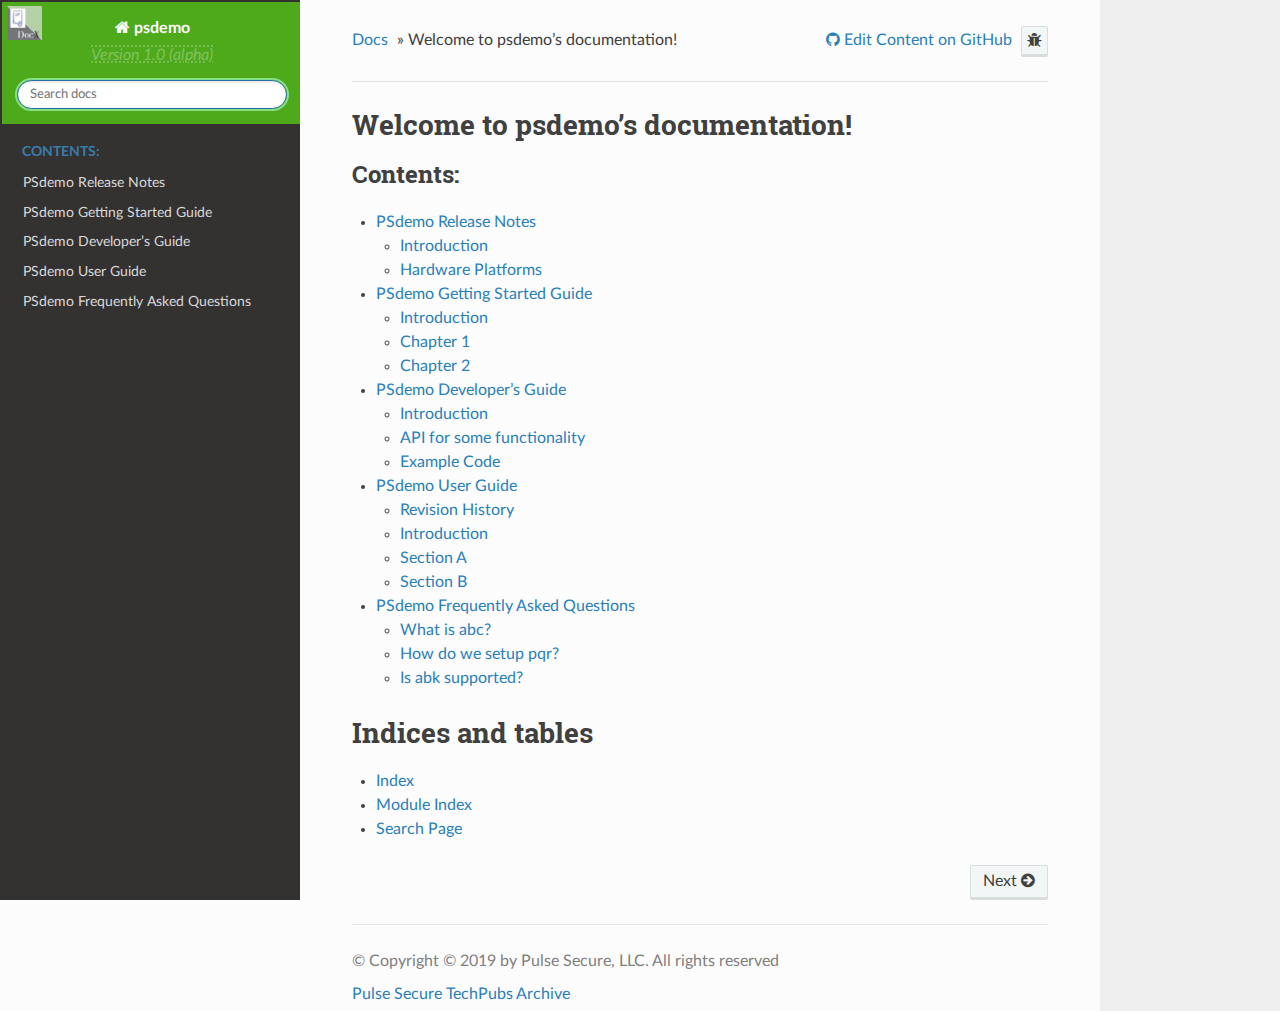
==== commit 57f71c23: "Deploy shaloo/psdemo to github.com/shaloo/psdemo.git:gh-pages" ====
--- a/index.html
+++ b/index.html
@@ -36,7 +36,7 @@
   <link rel="stylesheet" href="_static/theme_overrides.css" type="text/css" />
     <link rel="index" title="Index" href="genindex.html" />
     <link rel="search" title="Search" href="search.html" />
-    <link rel="next" title="PSDemoNew Release Notes" href="relnotes.html" /> 
+    <link rel="next" title="PSdemo Release Notes" href="relnotes.html" /> 
 </head>
 
 <body class="wy-body-for-nav">
@@ -54,16 +54,13 @@
           
 
           
-            
-            <img src="_static/psdemo_logo.png" class="logo" alt="Logo"/>
-          
           </a>
 
           
             
             
               <div class="version">
-                1.0 
+                Version 1.0 (alpha)
               </div>
             
           
@@ -89,11 +86,11 @@
             
               <p class="caption"><span class="caption-text">Contents:</span></p>
 <ul>
-<li class="toctree-l1"><a class="reference internal" href="relnotes.html">PSDemoNew Release Notes</a></li>
-<li class="toctree-l1"><a class="reference internal" href="get-started.html">PSDemoNew Getting Started Guide</a></li>
-<li class="toctree-l1"><a class="reference internal" href="dev-guide.html">PSDemoNew Developer’s Guide</a></li>
-<li class="toctree-l1"><a class="reference internal" href="user-guide.html">PSDemoNew User Guide</a></li>
-<li class="toctree-l1"><a class="reference internal" href="faq.html">PSDemoNew Frequently Asked Questions</a></li>
+<li class="toctree-l1"><a class="reference internal" href="relnotes.html">PSdemo Release Notes</a></li>
+<li class="toctree-l1"><a class="reference internal" href="get-started.html">PSdemo Getting Started Guide</a></li>
+<li class="toctree-l1"><a class="reference internal" href="dev-guide.html">PSdemo Developer’s Guide</a></li>
+<li class="toctree-l1"><a class="reference internal" href="user-guide.html">PSdemo User Guide</a></li>
+<li class="toctree-l1"><a class="reference internal" href="faq.html">PSdemo Frequently Asked Questions</a></li>
 </ul>
 
             
@@ -173,31 +170,31 @@
 <div class="toctree-wrapper compound">
 <p class="caption"><span class="caption-text">Contents:</span></p>
 <ul>
-<li class="toctree-l1"><a class="reference internal" href="relnotes.html">PSDemoNew Release Notes</a><ul>
+<li class="toctree-l1"><a class="reference internal" href="relnotes.html">PSdemo Release Notes</a><ul>
 <li class="toctree-l2"><a class="reference internal" href="relnotes.html#introduction">Introduction</a></li>
 <li class="toctree-l2"><a class="reference internal" href="relnotes.html#hardware-platforms">Hardware Platforms</a></li>
 </ul>
 </li>
-<li class="toctree-l1"><a class="reference internal" href="get-started.html">PSDemoNew Getting Started Guide</a><ul>
+<li class="toctree-l1"><a class="reference internal" href="get-started.html">PSdemo Getting Started Guide</a><ul>
 <li class="toctree-l2"><a class="reference internal" href="get-started.html#introduction">Introduction</a></li>
 <li class="toctree-l2"><a class="reference internal" href="get-started.html#chapter-1">Chapter 1</a></li>
 <li class="toctree-l2"><a class="reference internal" href="get-started.html#chapter-2">Chapter 2</a></li>
 </ul>
 </li>
-<li class="toctree-l1"><a class="reference internal" href="dev-guide.html">PSDemoNew Developer’s Guide</a><ul>
+<li class="toctree-l1"><a class="reference internal" href="dev-guide.html">PSdemo Developer’s Guide</a><ul>
 <li class="toctree-l2"><a class="reference internal" href="dev-guide.html#introduction">Introduction</a></li>
 <li class="toctree-l2"><a class="reference internal" href="dev-guide.html#api-for-some-functionality">API for some functionality</a></li>
 <li class="toctree-l2"><a class="reference internal" href="dev-guide.html#example-code">Example Code</a></li>
 </ul>
 </li>
-<li class="toctree-l1"><a class="reference internal" href="user-guide.html">PSDemoNew User Guide</a><ul>
+<li class="toctree-l1"><a class="reference internal" href="user-guide.html">PSdemo User Guide</a><ul>
 <li class="toctree-l2"><a class="reference internal" href="user-guide.html#revision-history">Revision History</a></li>
 <li class="toctree-l2"><a class="reference internal" href="user-guide.html#introduction">Introduction</a></li>
 <li class="toctree-l2"><a class="reference internal" href="user-guide.html#section-a">Section A</a></li>
 <li class="toctree-l2"><a class="reference internal" href="user-guide.html#section-b">Section B</a></li>
 </ul>
 </li>
-<li class="toctree-l1"><a class="reference internal" href="faq.html">PSDemoNew Frequently Asked Questions</a><ul>
+<li class="toctree-l1"><a class="reference internal" href="faq.html">PSdemo Frequently Asked Questions</a><ul>
 <li class="toctree-l2"><a class="reference internal" href="faq.html#what-is-abc">What is abc?</a></li>
 <li class="toctree-l2"><a class="reference internal" href="faq.html#how-do-we-setup-pqr">How do we setup pqr?</a></li>
 <li class="toctree-l2"><a class="reference internal" href="faq.html#is-abk-supported">Is abk supported?</a></li>
@@ -223,7 +220,7 @@
   
     <div class="rst-footer-buttons" role="navigation" aria-label="footer navigation">
       
-        <a href="relnotes.html" class="btn btn-neutral float-right" title="PSDemoNew Release Notes" accesskey="n" rel="next">Next <span class="fa fa-arrow-circle-right"></span></a>
+        <a href="relnotes.html" class="btn btn-neutral float-right" title="PSdemo Release Notes" accesskey="n" rel="next">Next <span class="fa fa-arrow-circle-right"></span></a>
       
       
     </div>
@@ -237,7 +234,6 @@
 
     </p>
   </div>
-  Built with <a href="http://sphinx-doc.org/">Sphinx</a> using a <a href="https://github.com/rtfd/sphinx_rtd_theme">theme</a> provided by <a href="https://readthedocs.org">Read the Docs</a>.
     <p>
     <ul>
     <a href="https://www-prev.pulsesecure.net/techpubs/" style="float:left;">Pulse Secure TechPubs Archive</a>
--- a/_static/pygments.css
+++ b/_static/pygments.css
@@ -1,69 +1,69 @@
 .highlight .hll { background-color: #ffffcc }
-.highlight  { background: #f8f8f8; }
-.highlight .c { color: #408080; font-style: italic } /* Comment */
+.highlight  { background: #f0f0f0; }
+.highlight .c { color: #60a0b0; font-style: italic } /* Comment */
 .highlight .err { border: 1px solid #FF0000 } /* Error */
-.highlight .k { color: #008000; font-weight: bold } /* Keyword */
+.highlight .k { color: #007020; font-weight: bold } /* Keyword */
 .highlight .o { color: #666666 } /* Operator */
-.highlight .ch { color: #408080; font-style: italic } /* Comment.Hashbang */
-.highlight .cm { color: #408080; font-style: italic } /* Comment.Multiline */
-.highlight .cp { color: #BC7A00 } /* Comment.Preproc */
-.highlight .cpf { color: #408080; font-style: italic } /* Comment.PreprocFile */
-.highlight .c1 { color: #408080; font-style: italic } /* Comment.Single */
-.highlight .cs { color: #408080; font-style: italic } /* Comment.Special */
+.highlight .ch { color: #60a0b0; font-style: italic } /* Comment.Hashbang */
+.highlight .cm { color: #60a0b0; font-style: italic } /* Comment.Multiline */
+.highlight .cp { color: #007020 } /* Comment.Preproc */
+.highlight .cpf { color: #60a0b0; font-style: italic } /* Comment.PreprocFile */
+.highlight .c1 { color: #60a0b0; font-style: italic } /* Comment.Single */
+.highlight .cs { color: #60a0b0; background-color: #fff0f0 } /* Comment.Special */
 .highlight .gd { color: #A00000 } /* Generic.Deleted */
 .highlight .ge { font-style: italic } /* Generic.Emph */
 .highlight .gr { color: #FF0000 } /* Generic.Error */
 .highlight .gh { color: #000080; font-weight: bold } /* Generic.Heading */
 .highlight .gi { color: #00A000 } /* Generic.Inserted */
 .highlight .go { color: #888888 } /* Generic.Output */
-.highlight .gp { color: #000080; font-weight: bold } /* Generic.Prompt */
+.highlight .gp { color: #c65d09; font-weight: bold } /* Generic.Prompt */
 .highlight .gs { font-weight: bold } /* Generic.Strong */
 .highlight .gu { color: #800080; font-weight: bold } /* Generic.Subheading */
 .highlight .gt { color: #0044DD } /* Generic.Traceback */
-.highlight .kc { color: #008000; font-weight: bold } /* Keyword.Constant */
-.highlight .kd { color: #008000; font-weight: bold } /* Keyword.Declaration */
-.highlight .kn { color: #008000; font-weight: bold } /* Keyword.Namespace */
-.highlight .kp { color: #008000 } /* Keyword.Pseudo */
-.highlight .kr { color: #008000; font-weight: bold } /* Keyword.Reserved */
-.highlight .kt { color: #B00040 } /* Keyword.Type */
-.highlight .m { color: #666666 } /* Literal.Number */
-.highlight .s { color: #BA2121 } /* Literal.String */
-.highlight .na { color: #7D9029 } /* Name.Attribute */
-.highlight .nb { color: #008000 } /* Name.Builtin */
-.highlight .nc { color: #0000FF; font-weight: bold } /* Name.Class */
-.highlight .no { color: #880000 } /* Name.Constant */
-.highlight .nd { color: #AA22FF } /* Name.Decorator */
-.highlight .ni { color: #999999; font-weight: bold } /* Name.Entity */
-.highlight .ne { color: #D2413A; font-weight: bold } /* Name.Exception */
-.highlight .nf { color: #0000FF } /* Name.Function */
-.highlight .nl { color: #A0A000 } /* Name.Label */
-.highlight .nn { color: #0000FF; font-weight: bold } /* Name.Namespace */
-.highlight .nt { color: #008000; font-weight: bold } /* Name.Tag */
-.highlight .nv { color: #19177C } /* Name.Variable */
-.highlight .ow { color: #AA22FF; font-weight: bold } /* Operator.Word */
+.highlight .kc { color: #007020; font-weight: bold } /* Keyword.Constant */
+.highlight .kd { color: #007020; font-weight: bold } /* Keyword.Declaration */
+.highlight .kn { color: #007020; font-weight: bold } /* Keyword.Namespace */
+.highlight .kp { color: #007020 } /* Keyword.Pseudo */
+.highlight .kr { color: #007020; font-weight: bold } /* Keyword.Reserved */
+.highlight .kt { color: #902000 } /* Keyword.Type */
+.highlight .m { color: #40a070 } /* Literal.Number */
+.highlight .s { color: #4070a0 } /* Literal.String */
+.highlight .na { color: #4070a0 } /* Name.Attribute */
+.highlight .nb { color: #007020 } /* Name.Builtin */
+.highlight .nc { color: #0e84b5; font-weight: bold } /* Name.Class */
+.highlight .no { color: #60add5 } /* Name.Constant */
+.highlight .nd { color: #555555; font-weight: bold } /* Name.Decorator */
+.highlight .ni { color: #d55537; font-weight: bold } /* Name.Entity */
+.highlight .ne { color: #007020 } /* Name.Exception */
+.highlight .nf { color: #06287e } /* Name.Function */
+.highlight .nl { color: #002070; font-weight: bold } /* Name.Label */
+.highlight .nn { color: #0e84b5; font-weight: bold } /* Name.Namespace */
+.highlight .nt { color: #062873; font-weight: bold } /* Name.Tag */
+.highlight .nv { color: #bb60d5 } /* Name.Variable */
+.highlight .ow { color: #007020; font-weight: bold } /* Operator.Word */
 .highlight .w { color: #bbbbbb } /* Text.Whitespace */
-.highlight .mb { color: #666666 } /* Literal.Number.Bin */
-.highlight .mf { color: #666666 } /* Literal.Number.Float */
-.highlight .mh { color: #666666 } /* Literal.Number.Hex */
-.highlight .mi { color: #666666 } /* Literal.Number.Integer */
-.highlight .mo { color: #666666 } /* Literal.Number.Oct */
-.highlight .sa { color: #BA2121 } /* Literal.String.Affix */
-.highlight .sb { color: #BA2121 } /* Literal.String.Backtick */
-.highlight .sc { color: #BA2121 } /* Literal.String.Char */
-.highlight .dl { color: #BA2121 } /* Literal.String.Delimiter */
-.highlight .sd { color: #BA2121; font-style: italic } /* Literal.String.Doc */
-.highlight .s2 { color: #BA2121 } /* Literal.String.Double */
-.highlight .se { color: #BB6622; font-weight: bold } /* Literal.String.Escape */
-.highlight .sh { color: #BA2121 } /* Literal.String.Heredoc */
-.highlight .si { color: #BB6688; font-weight: bold } /* Literal.String.Interpol */
-.highlight .sx { color: #008000 } /* Literal.String.Other */
-.highlight .sr { color: #BB6688 } /* Literal.String.Regex */
-.highlight .s1 { color: #BA2121 } /* Literal.String.Single */
-.highlight .ss { color: #19177C } /* Literal.String.Symbol */
-.highlight .bp { color: #008000 } /* Name.Builtin.Pseudo */
-.highlight .fm { color: #0000FF } /* Name.Function.Magic */
-.highlight .vc { color: #19177C } /* Name.Variable.Class */
-.highlight .vg { color: #19177C } /* Name.Variable.Global */
-.highlight .vi { color: #19177C } /* Name.Variable.Instance */
-.highlight .vm { color: #19177C } /* Name.Variable.Magic */
-.highlight .il { color: #666666 } /* Literal.Number.Integer.Long */+.highlight .mb { color: #40a070 } /* Literal.Number.Bin */
+.highlight .mf { color: #40a070 } /* Literal.Number.Float */
+.highlight .mh { color: #40a070 } /* Literal.Number.Hex */
+.highlight .mi { color: #40a070 } /* Literal.Number.Integer */
+.highlight .mo { color: #40a070 } /* Literal.Number.Oct */
+.highlight .sa { color: #4070a0 } /* Literal.String.Affix */
+.highlight .sb { color: #4070a0 } /* Literal.String.Backtick */
+.highlight .sc { color: #4070a0 } /* Literal.String.Char */
+.highlight .dl { color: #4070a0 } /* Literal.String.Delimiter */
+.highlight .sd { color: #4070a0; font-style: italic } /* Literal.String.Doc */
+.highlight .s2 { color: #4070a0 } /* Literal.String.Double */
+.highlight .se { color: #4070a0; font-weight: bold } /* Literal.String.Escape */
+.highlight .sh { color: #4070a0 } /* Literal.String.Heredoc */
+.highlight .si { color: #70a0d0; font-style: italic } /* Literal.String.Interpol */
+.highlight .sx { color: #c65d09 } /* Literal.String.Other */
+.highlight .sr { color: #235388 } /* Literal.String.Regex */
+.highlight .s1 { color: #4070a0 } /* Literal.String.Single */
+.highlight .ss { color: #517918 } /* Literal.String.Symbol */
+.highlight .bp { color: #007020 } /* Name.Builtin.Pseudo */
+.highlight .fm { color: #06287e } /* Name.Function.Magic */
+.highlight .vc { color: #bb60d5 } /* Name.Variable.Class */
+.highlight .vg { color: #bb60d5 } /* Name.Variable.Global */
+.highlight .vi { color: #bb60d5 } /* Name.Variable.Instance */
+.highlight .vm { color: #bb60d5 } /* Name.Variable.Magic */
+.highlight .il { color: #40a070 } /* Literal.Number.Integer.Long */--- a/_static/theme_overrides.css
+++ b/_static/theme_overrides.css
@@ -27,3 +27,14 @@
   border-bottom-right-radius: 25px;
 }
 
+.wy-menu {
+
+}
+
+.wy-nav-side {
+
+}
+
+.rst-content {
+
+}
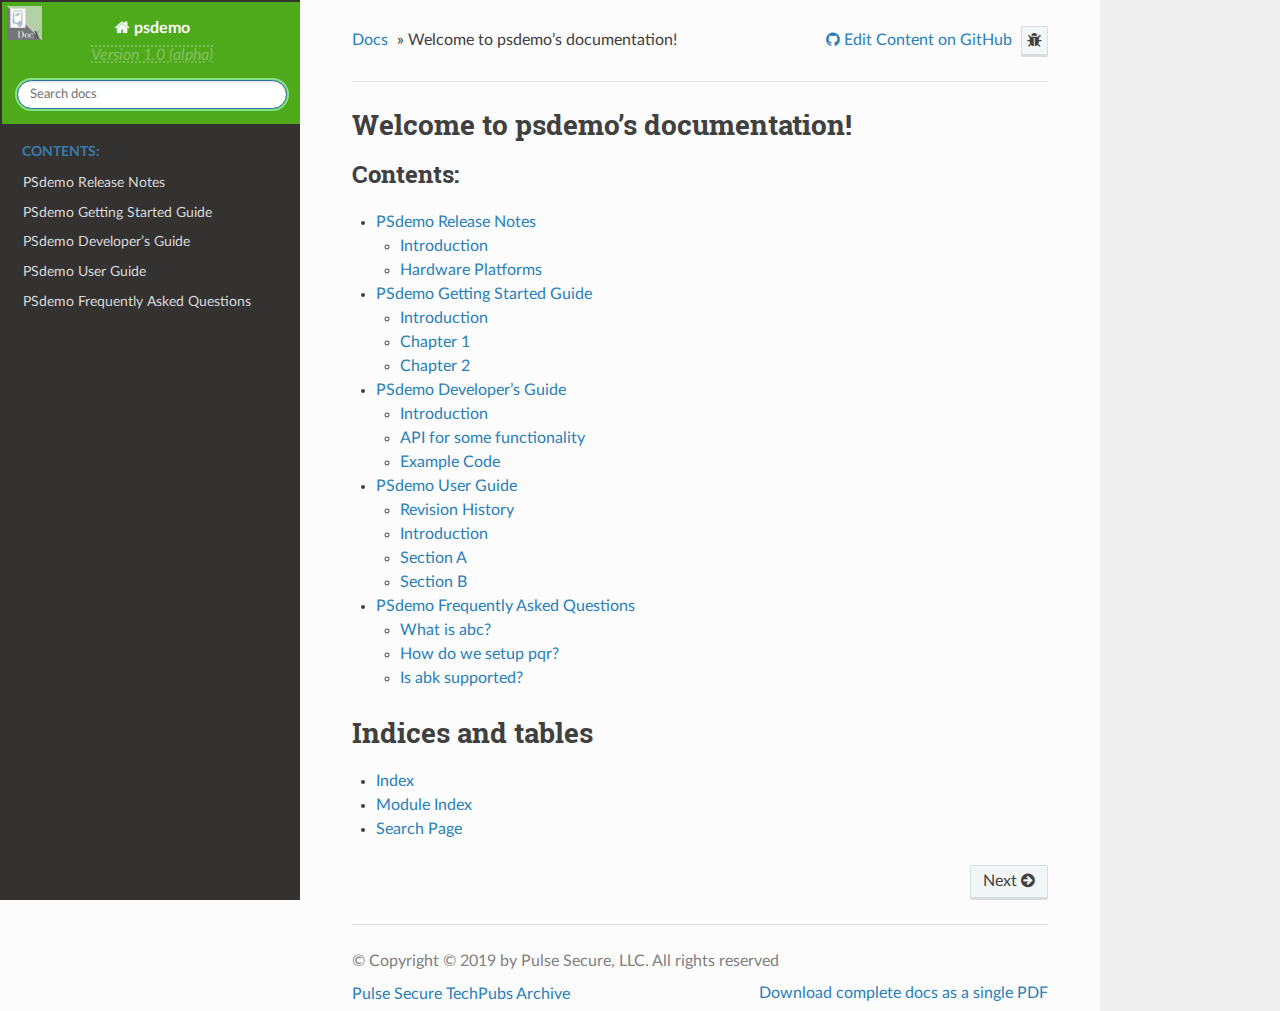
==== commit b16d0029: "Deploy shaloo/psdemo to github.com/shaloo/psdemo.git:gh-pages" ====
--- a/index.html
+++ b/index.html
@@ -238,6 +238,9 @@
     <ul>
     <a href="https://www-prev.pulsesecure.net/techpubs/" style="float:left;">Pulse Secure TechPubs Archive</a>
     </ul>
+            
+                  <a href="../latex/psdemo.pdf" class="fa"style="float:right;">Download complete docs as a single PDF</a>
+            
     </p>
      
 
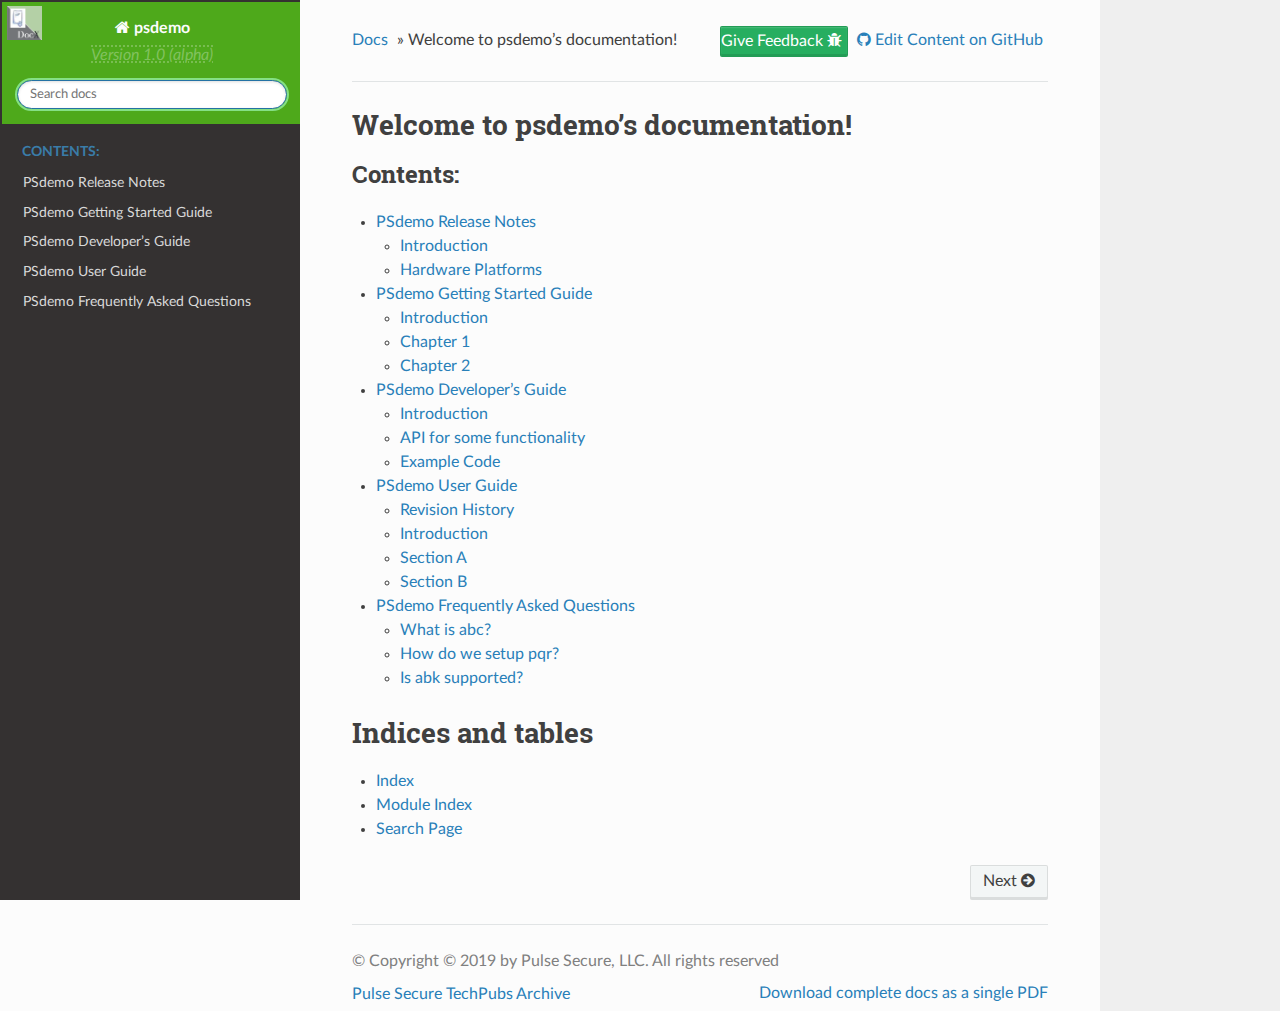
==== commit bfa7f166: "Deploy shaloo/psdemo to github.com/shaloo/psdemo.git:gh-pages" ====
--- a/index.html
+++ b/index.html
@@ -142,10 +142,10 @@
       <li class="wy-breadcrumbs-aside">
         
             
+                 <a href="https://github.com/shaloo/psdemo/issues/new?title=Feedback%20on%20Welcome to psdemo’s documentation!&body=**Page:**%20index.html%0A%0A**Feedback:**" class="btn btn-sm btn-dark"> Give Feedback <span class="fa fa-bug"></span></a> 
+            
+            
                   <a href="https:/github.com/shaloo/psdemo/tree/master/docs/source/index.rst" class="fa fa-github"> Edit Content on GitHub</a>
-            
-            
-                 <a href="https://github.com/shaloo/psdemo/issues/new?title=Feedback%20on%20Welcome to psdemo’s documentation!&body=**Page:**%20index.html%0A%0A**Feedback:**" class="btn btn-neutral" title="Give Feedback" rel="Give Feedback"><span class="fa fa-bug"></span></a> 
             
         
         
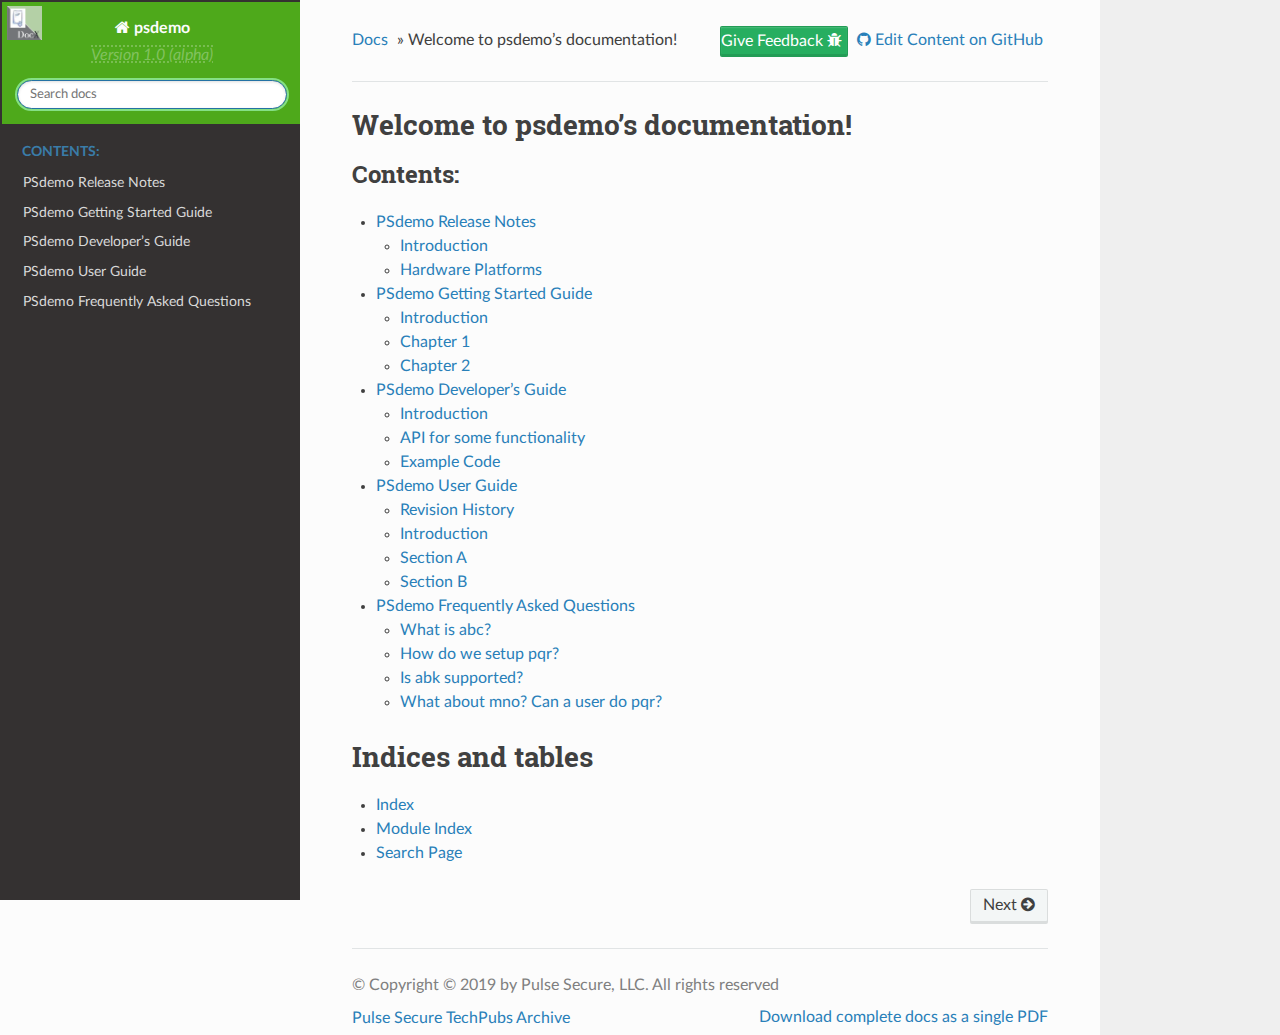
==== commit 01b53d84: "Deploy shaloo/psdemo to github.com/shaloo/psdemo.git:gh-pages" ====
--- a/index.html
+++ b/index.html
@@ -145,7 +145,7 @@
                  <a href="https://github.com/shaloo/psdemo/issues/new?title=Feedback%20on%20Welcome to psdemo’s documentation!&body=**Page:**%20index.html%0A%0A**Feedback:**" class="btn btn-sm btn-dark"> Give Feedback <span class="fa fa-bug"></span></a> 
             
             
-                  <a href="https:/github.com/shaloo/psdemo/tree/master/docs/source/index.rst" class="fa fa-github"> Edit Content on GitHub</a>
+                  <a href="https://github.com/shaloo/psdemo/tree/master/docs/source/index.rst"index.rst" class="fa fa-github"> Edit Content on GitHub</a>
             
         
         
@@ -198,6 +198,7 @@
 <li class="toctree-l2"><a class="reference internal" href="faq.html#what-is-abc">What is abc?</a></li>
 <li class="toctree-l2"><a class="reference internal" href="faq.html#how-do-we-setup-pqr">How do we setup pqr?</a></li>
 <li class="toctree-l2"><a class="reference internal" href="faq.html#is-abk-supported">Is abk supported?</a></li>
+<li class="toctree-l2"><a class="reference internal" href="faq.html#what-about-mno-can-a-user-do-pqr">What about mno? Can a user do pqr?</a></li>
 </ul>
 </li>
 </ul>
@@ -239,7 +240,7 @@
     <a href="https://www-prev.pulsesecure.net/techpubs/" style="float:left;">Pulse Secure TechPubs Archive</a>
     </ul>
             
-                  <a href="../latex/psdemo.pdf" class="fa"style="float:right;">Download complete docs as a single PDF</a>
+                  <a href="./psdemo.pdf" class="fa"style="float:right;">Download complete docs as a single PDF</a>
             
     </p>
      
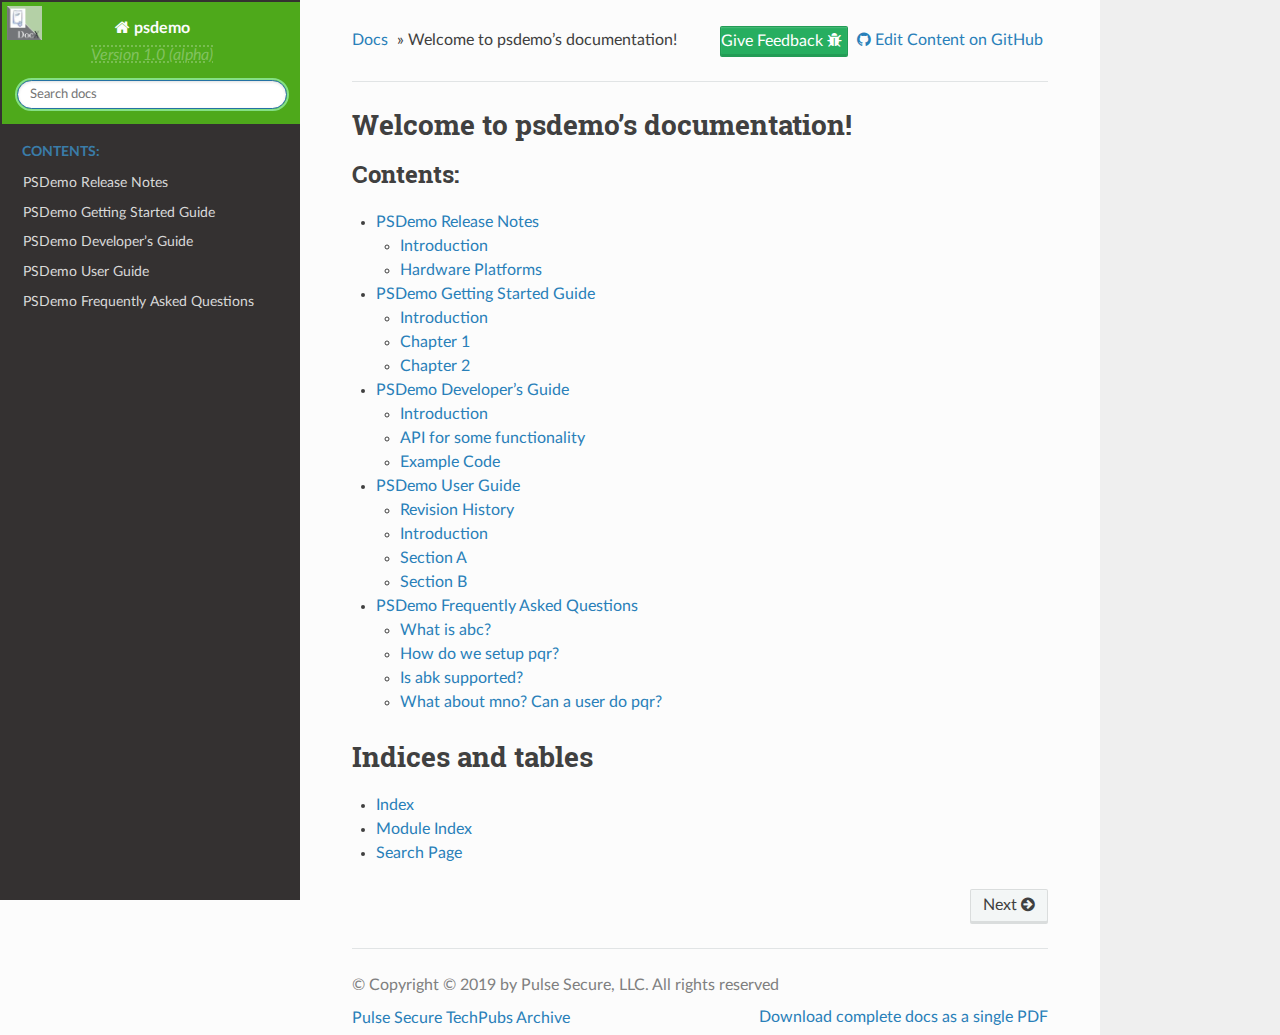
==== commit bed364f2: "Deploy shaloo/psdemo to github.com/shaloo/psdemo.git:gh-pages" ====
--- a/index.html
+++ b/index.html
@@ -36,7 +36,7 @@
   <link rel="stylesheet" href="_static/theme_overrides.css" type="text/css" />
     <link rel="index" title="Index" href="genindex.html" />
     <link rel="search" title="Search" href="search.html" />
-    <link rel="next" title="PSdemo Release Notes" href="relnotes.html" /> 
+    <link rel="next" title="PSDemo Release Notes" href="relnotes.html" /> 
 </head>
 
 <body class="wy-body-for-nav">
@@ -86,11 +86,11 @@
             
               <p class="caption"><span class="caption-text">Contents:</span></p>
 <ul>
-<li class="toctree-l1"><a class="reference internal" href="relnotes.html">PSdemo Release Notes</a></li>
-<li class="toctree-l1"><a class="reference internal" href="get-started.html">PSdemo Getting Started Guide</a></li>
-<li class="toctree-l1"><a class="reference internal" href="dev-guide.html">PSdemo Developer’s Guide</a></li>
-<li class="toctree-l1"><a class="reference internal" href="user-guide.html">PSdemo User Guide</a></li>
-<li class="toctree-l1"><a class="reference internal" href="faq.html">PSdemo Frequently Asked Questions</a></li>
+<li class="toctree-l1"><a class="reference internal" href="relnotes.html">PSDemo Release Notes</a></li>
+<li class="toctree-l1"><a class="reference internal" href="get-started.html">PSDemo Getting Started Guide</a></li>
+<li class="toctree-l1"><a class="reference internal" href="dev-guide.html">PSDemo Developer’s Guide</a></li>
+<li class="toctree-l1"><a class="reference internal" href="user-guide.html">PSDemo User Guide</a></li>
+<li class="toctree-l1"><a class="reference internal" href="faq.html">PSDemo Frequently Asked Questions</a></li>
 </ul>
 
             
@@ -170,31 +170,31 @@
 <div class="toctree-wrapper compound">
 <p class="caption"><span class="caption-text">Contents:</span></p>
 <ul>
-<li class="toctree-l1"><a class="reference internal" href="relnotes.html">PSdemo Release Notes</a><ul>
+<li class="toctree-l1"><a class="reference internal" href="relnotes.html">PSDemo Release Notes</a><ul>
 <li class="toctree-l2"><a class="reference internal" href="relnotes.html#introduction">Introduction</a></li>
 <li class="toctree-l2"><a class="reference internal" href="relnotes.html#hardware-platforms">Hardware Platforms</a></li>
 </ul>
 </li>
-<li class="toctree-l1"><a class="reference internal" href="get-started.html">PSdemo Getting Started Guide</a><ul>
+<li class="toctree-l1"><a class="reference internal" href="get-started.html">PSDemo Getting Started Guide</a><ul>
 <li class="toctree-l2"><a class="reference internal" href="get-started.html#introduction">Introduction</a></li>
 <li class="toctree-l2"><a class="reference internal" href="get-started.html#chapter-1">Chapter 1</a></li>
 <li class="toctree-l2"><a class="reference internal" href="get-started.html#chapter-2">Chapter 2</a></li>
 </ul>
 </li>
-<li class="toctree-l1"><a class="reference internal" href="dev-guide.html">PSdemo Developer’s Guide</a><ul>
+<li class="toctree-l1"><a class="reference internal" href="dev-guide.html">PSDemo Developer’s Guide</a><ul>
 <li class="toctree-l2"><a class="reference internal" href="dev-guide.html#introduction">Introduction</a></li>
 <li class="toctree-l2"><a class="reference internal" href="dev-guide.html#api-for-some-functionality">API for some functionality</a></li>
 <li class="toctree-l2"><a class="reference internal" href="dev-guide.html#example-code">Example Code</a></li>
 </ul>
 </li>
-<li class="toctree-l1"><a class="reference internal" href="user-guide.html">PSdemo User Guide</a><ul>
+<li class="toctree-l1"><a class="reference internal" href="user-guide.html">PSDemo User Guide</a><ul>
 <li class="toctree-l2"><a class="reference internal" href="user-guide.html#revision-history">Revision History</a></li>
 <li class="toctree-l2"><a class="reference internal" href="user-guide.html#introduction">Introduction</a></li>
 <li class="toctree-l2"><a class="reference internal" href="user-guide.html#section-a">Section A</a></li>
 <li class="toctree-l2"><a class="reference internal" href="user-guide.html#section-b">Section B</a></li>
 </ul>
 </li>
-<li class="toctree-l1"><a class="reference internal" href="faq.html">PSdemo Frequently Asked Questions</a><ul>
+<li class="toctree-l1"><a class="reference internal" href="faq.html">PSDemo Frequently Asked Questions</a><ul>
 <li class="toctree-l2"><a class="reference internal" href="faq.html#what-is-abc">What is abc?</a></li>
 <li class="toctree-l2"><a class="reference internal" href="faq.html#how-do-we-setup-pqr">How do we setup pqr?</a></li>
 <li class="toctree-l2"><a class="reference internal" href="faq.html#is-abk-supported">Is abk supported?</a></li>
@@ -221,7 +221,7 @@
   
     <div class="rst-footer-buttons" role="navigation" aria-label="footer navigation">
       
-        <a href="relnotes.html" class="btn btn-neutral float-right" title="PSdemo Release Notes" accesskey="n" rel="next">Next <span class="fa fa-arrow-circle-right"></span></a>
+        <a href="relnotes.html" class="btn btn-neutral float-right" title="PSDemo Release Notes" accesskey="n" rel="next">Next <span class="fa fa-arrow-circle-right"></span></a>
       
       
     </div>
